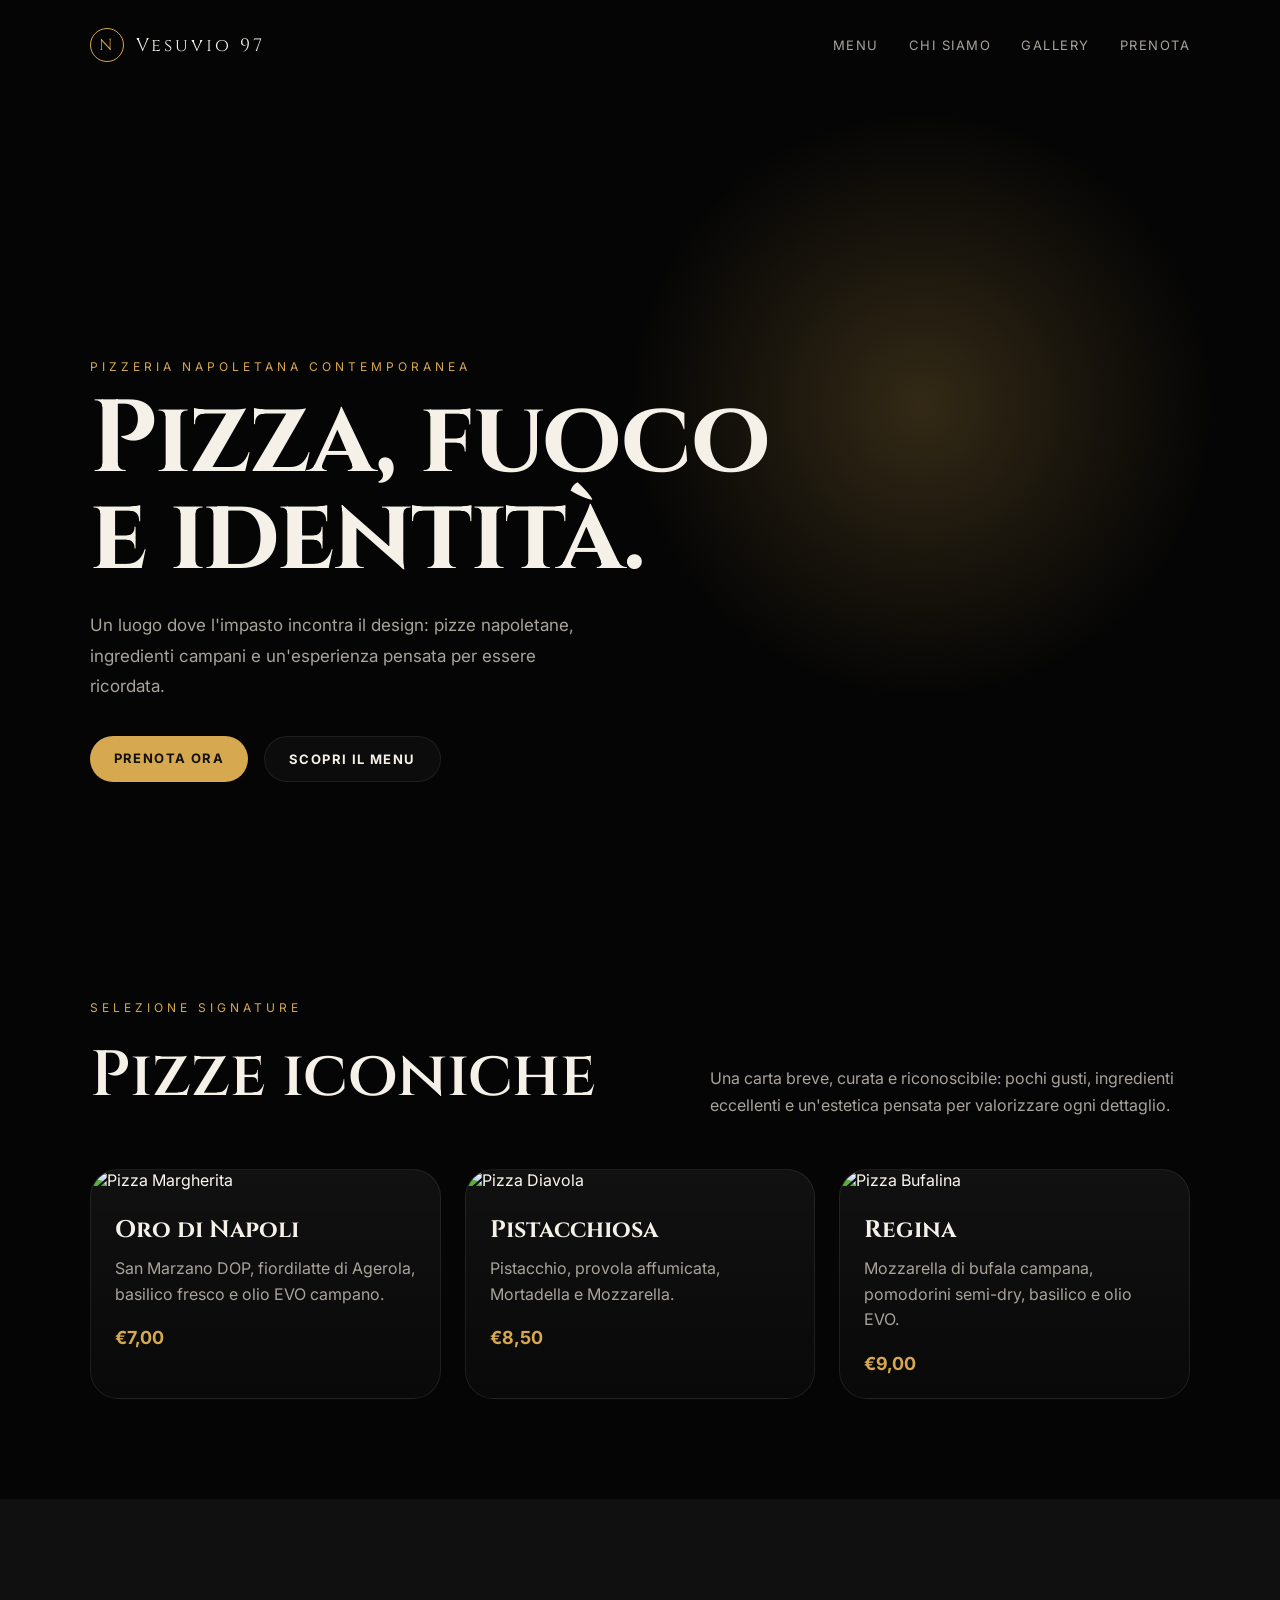
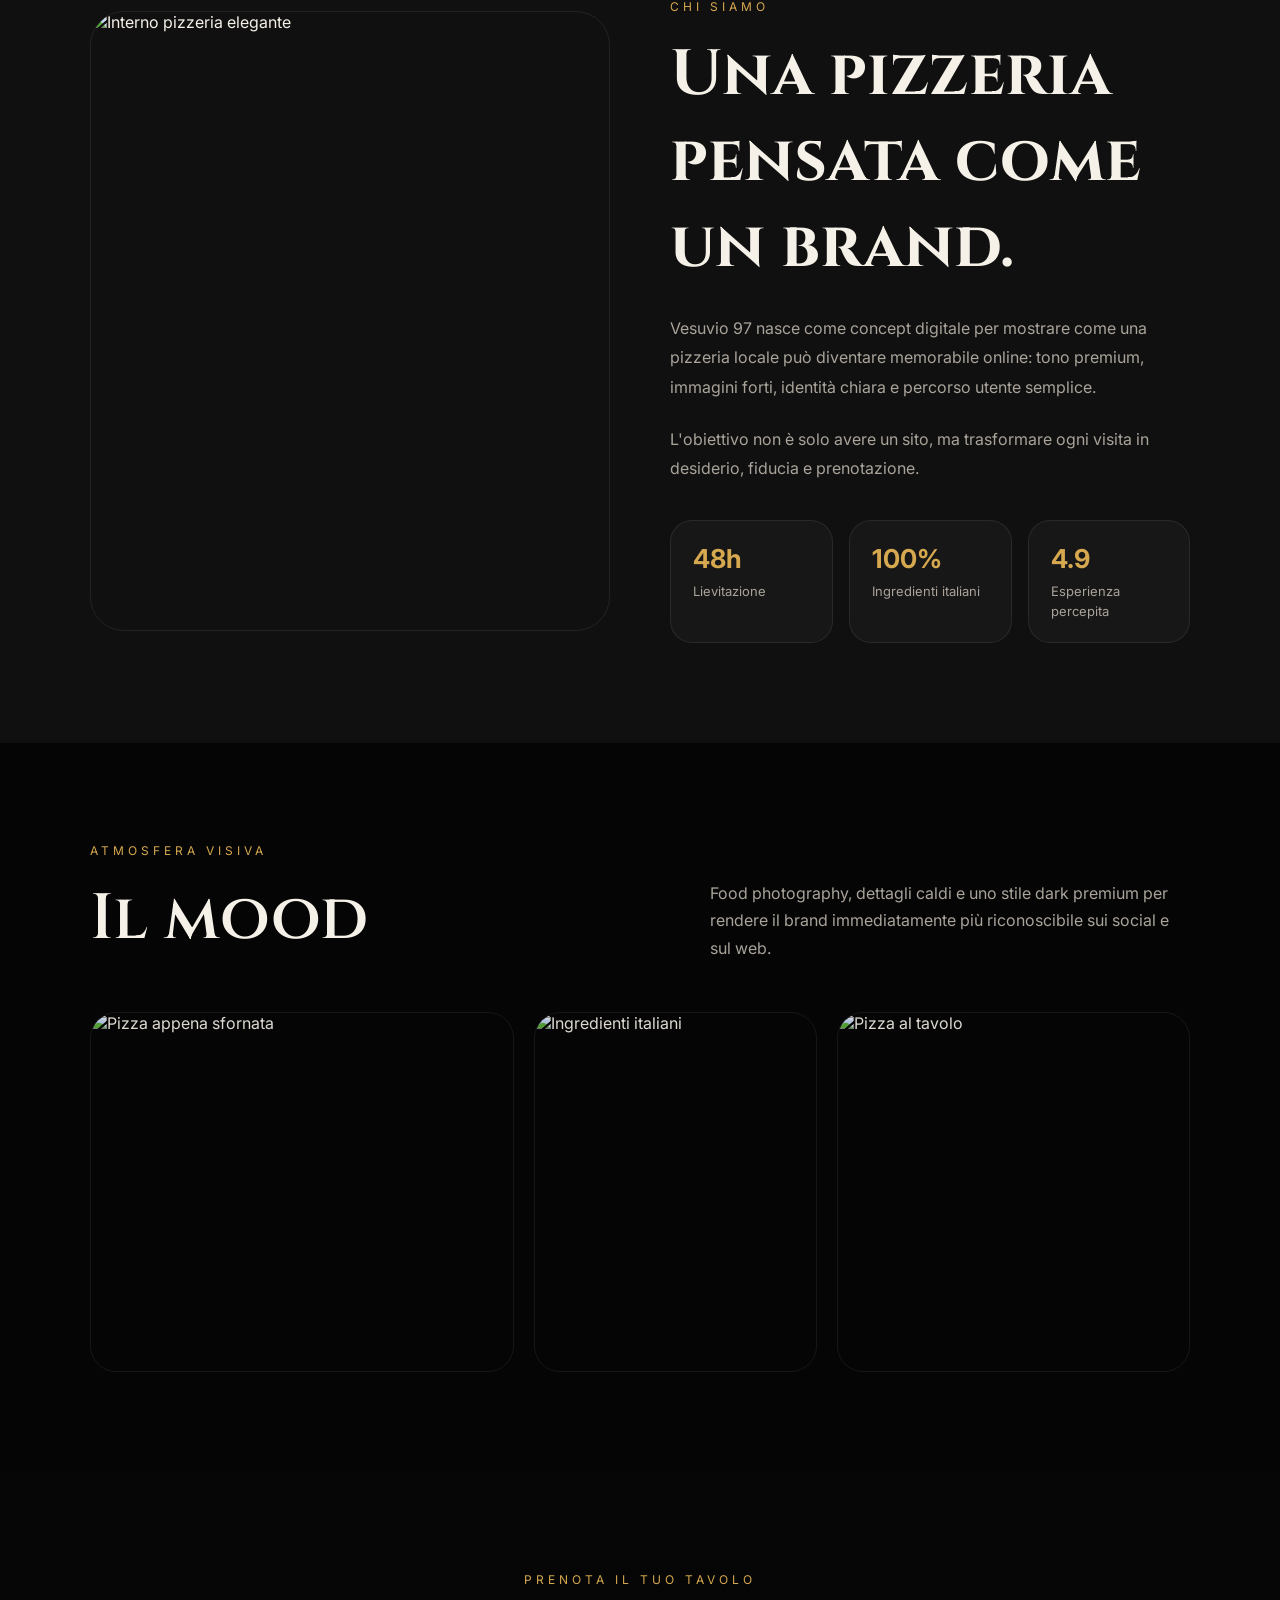
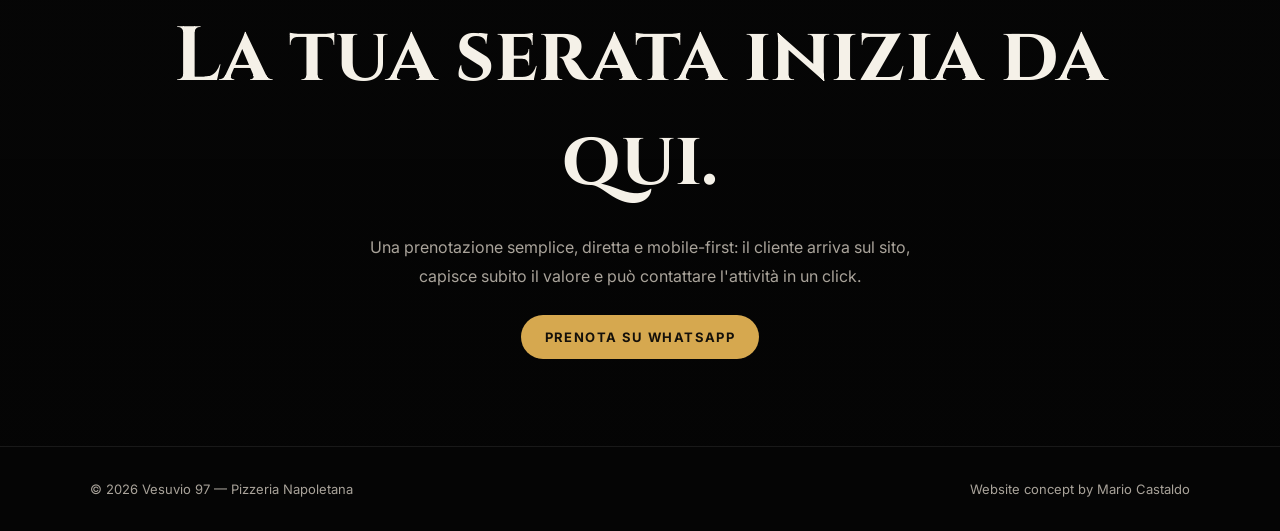
==== index.html @ 14427aa5 "Add files via upload" ====
<!DOCTYPE html>
<html lang="it">
<head>
  <meta charset="UTF-8" />
  <meta name="viewport" content="width=device-width, initial-scale=1.0" />
  <title>Vesuvio 97 | Pizzeria Napoletana</title>
  <link rel="preconnect" href="https://fonts.googleapis.com">
  <link rel="preconnect" href="https://fonts.gstatic.com" crossorigin>
  <link href="https://fonts.googleapis.com/css2?family=Cinzel:wght@500;600;700&family=Inter:wght@300;400;500;600;700&display=swap" rel="stylesheet">
  <style>
    * {
      margin: 0;
      padding: 0;
      box-sizing: border-box;
    }

    :root {
      --bg: #050505;
      --bg-soft: #101010;
      --card: #151515;
      --gold: #d6a84f;
      --gold-soft: rgba(214, 168, 79, 0.18);
      --text: #f5f1e8;
      --muted: #a9a39a;
      --border: rgba(255, 255, 255, 0.08);
    }

    body {
      font-family: 'Inter', sans-serif;
      background: var(--bg);
      color: var(--text);
      overflow-x: hidden;
    }

    a {
      color: inherit;
      text-decoration: none;
    }

    .hero {
      min-height: 100vh;
      position: relative;
      background:
        linear-gradient(90deg, rgba(5,5,5,0.95) 0%, rgba(5,5,5,0.68) 45%, rgba(5,5,5,0.2) 100%),
        url('https://images.unsplash.com/photo-1513104890138-7c749659a591?auto=format&fit=crop&w=1800&q=80') center/cover no-repeat;
      padding: 28px 7vw;
      display: flex;
      flex-direction: column;
      justify-content: space-between;
    }

    .hero::after {
      content: '';
      position: absolute;
      inset: 0;
      background: radial-gradient(circle at 72% 45%, rgba(214,168,79,0.22), transparent 28%);
      pointer-events: none;
    }

    nav {
      position: relative;
      z-index: 2;
      display: flex;
      align-items: center;
      justify-content: space-between;
      gap: 24px;
    }

    .logo {
      display: flex;
      align-items: center;
      gap: 12px;
      font-family: 'Cinzel', serif;
      letter-spacing: 3px;
      font-size: 18px;
    }

    .logo-mark {
      width: 34px;
      height: 34px;
      border: 1px solid var(--gold);
      border-radius: 50%;
      display: grid;
      place-items: center;
      color: var(--gold);
      font-size: 16px;
    }

    .nav-links {
      display: flex;
      align-items: center;
      gap: 30px;
      color: var(--muted);
      font-size: 13px;
      text-transform: uppercase;
      letter-spacing: 1.5px;
    }

    .nav-links a:hover {
      color: var(--gold);
    }

    .hero-content {
      position: relative;
      z-index: 2;
      max-width: 720px;
      padding-bottom: 10vh;
      animation: fadeUp 1s ease forwards;
    }

    .eyebrow {
      color: var(--gold);
      text-transform: uppercase;
      letter-spacing: 4px;
      font-size: 12px;
      margin-bottom: 18px;
    }

    h1 {
      font-family: 'Cinzel', serif;
      font-size: clamp(48px, 8vw, 108px);
      line-height: 0.95;
      letter-spacing: -2px;
      margin-bottom: 24px;
    }

    .hero-content p {
      max-width: 520px;
      color: var(--muted);
      line-height: 1.8;
      font-size: 17px;
      margin-bottom: 34px;
    }

    .actions {
      display: flex;
      gap: 16px;
      flex-wrap: wrap;
    }

    .btn {
      padding: 14px 24px;
      border-radius: 999px;
      font-size: 13px;
      text-transform: uppercase;
      letter-spacing: 1.4px;
      font-weight: 700;
      transition: 0.3s ease;
    }

    .btn-primary {
      background: var(--gold);
      color: #14100a;
    }

    .btn-primary:hover {
      transform: translateY(-3px);
      box-shadow: 0 15px 40px rgba(214,168,79,0.25);
    }

    .btn-secondary {
      border: 1px solid var(--border);
      color: var(--text);
      background: rgba(255,255,255,0.03);
      backdrop-filter: blur(12px);
    }

    .btn-secondary:hover {
      border-color: var(--gold);
      color: var(--gold);
    }

    section {
      padding: 100px 7vw;
    }

    .section-header {
      display: flex;
      align-items: end;
      justify-content: space-between;
      gap: 28px;
      margin-bottom: 50px;
    }

    .section-header h2 {
      font-family: 'Cinzel', serif;
      font-size: clamp(34px, 5vw, 64px);
      font-weight: 600;
    }

    .section-header p {
      max-width: 480px;
      color: var(--muted);
      line-height: 1.7;
    }

    .menu-grid {
      display: grid;
      grid-template-columns: repeat(3, 1fr);
      gap: 24px;
    }

    .menu-card {
      background: linear-gradient(180deg, rgba(255,255,255,0.05), rgba(255,255,255,0.02));
      border: 1px solid var(--border);
      border-radius: 28px;
      overflow: hidden;
      transition: 0.35s ease;
    }

    .menu-card:hover {
      transform: translateY(-8px);
      border-color: rgba(214,168,79,0.45);
    }

    .menu-card img {
      width: 100%;
      height: 230px;
      object-fit: cover;
      filter: saturate(0.95) contrast(1.05);
    }

    .menu-info {
      padding: 24px;
    }

    .menu-info h3 {
      font-family: 'Cinzel', serif;
      font-size: 24px;
      margin-bottom: 10px;
    }

    .menu-info p {
      color: var(--muted);
      line-height: 1.6;
      margin-bottom: 20px;
    }

    .price {
      color: var(--gold);
      font-weight: 700;
      font-size: 18px;
    }

    .about {
      background: var(--bg-soft);
      display: grid;
      grid-template-columns: 1fr 1fr;
      gap: 60px;
      align-items: center;
    }

    .about img {
      width: 100%;
      height: 620px;
      object-fit: cover;
      border-radius: 34px;
      border: 1px solid var(--border);
    }

    .about-content h2 {
      font-family: 'Cinzel', serif;
      font-size: clamp(36px, 5vw, 70px);
      margin-bottom: 24px;
    }

    .about-content p {
      color: var(--muted);
      line-height: 1.85;
      margin-bottom: 22px;
    }

    .stats {
      display: grid;
      grid-template-columns: repeat(3, 1fr);
      gap: 16px;
      margin-top: 36px;
    }

    .stat {
      padding: 22px;
      border: 1px solid var(--border);
      border-radius: 22px;
      background: rgba(255,255,255,0.03);
    }

    .stat strong {
      display: block;
      color: var(--gold);
      font-size: 26px;
      margin-bottom: 6px;
    }

    .stat span {
      color: var(--muted);
      font-size: 13px;
    }

    .gallery-grid {
      display: grid;
      grid-template-columns: 1.2fr 0.8fr 1fr;
      gap: 20px;
    }

    .gallery-grid img {
      width: 100%;
      height: 360px;
      object-fit: cover;
      border-radius: 26px;
      border: 1px solid var(--border);
      opacity: 0.9;
      transition: 0.35s ease;
    }

    .gallery-grid img:hover {
      opacity: 1;
      transform: scale(1.02);
    }

    .contact {
      text-align: center;
      background:
        linear-gradient(rgba(5,5,5,0.88), rgba(5,5,5,0.92)),
        url('https://images.unsplash.com/photo-1579751626657-72bc17010498?auto=format&fit=crop&w=1600&q=80') center/cover no-repeat;
    }

    .contact h2 {
      font-family: 'Cinzel', serif;
      font-size: clamp(38px, 6vw, 78px);
      margin-bottom: 20px;
    }

    .contact p {
      color: var(--muted);
      max-width: 600px;
      margin: 0 auto 36px;
      line-height: 1.8;
    }

    footer {
      padding: 34px 7vw;
      border-top: 1px solid var(--border);
      display: flex;
      justify-content: space-between;
      gap: 20px;
      color: var(--muted);
      font-size: 13px;
    }

    @keyframes fadeUp {
      from {
        opacity: 0;
        transform: translateY(30px);
      }
      to {
        opacity: 1;
        transform: translateY(0);
      }
    }

    @media (max-width: 900px) {
      .nav-links {
        display: none;
      }

      .hero {
        min-height: 92vh;
        background-position: center;
      }

      .section-header,
      .about,
      footer {
        grid-template-columns: 1fr;
        flex-direction: column;
        align-items: flex-start;
      }

      .menu-grid,
      .gallery-grid,
      .stats {
        grid-template-columns: 1fr;
      }

      .about img {
        height: 420px;
      }

      section {
        padding: 74px 6vw;
      }
    }
  </style>
</head>
<body>
  <header class="hero" id="home">
    <nav>
      <a href="#home" class="logo">
        <span class="logo-mark">N</span>
        <span>Vesuvio 97</span>
      </a>
      <div class="nav-links">
        <a href="#menu">Menu</a>
        <a href="#about">Chi siamo</a>
        <a href="#gallery">Gallery</a>
        <a href="#contact">Prenota</a>
      </div>
    </nav>

    <div class="hero-content">
      <div class="eyebrow">Pizzeria napoletana contemporanea</div>
      <h1>Pizza, fuoco<br>e identità.</h1>
      <p>Un luogo dove l'impasto incontra il design: pizze napoletane, ingredienti campani e un'esperienza pensata per essere ricordata.</p>
      <div class="actions">
        <a class="btn btn-primary" href="#contact">Prenota ora</a>
        <a class="btn btn-secondary" href="#menu">Scopri il menu</a>
      </div>
    </div>
  </header>

  <section id="menu">
    <div class="section-header">
      <div>
        <div class="eyebrow">Selezione signature</div>
        <h2>Pizze iconiche</h2>
      </div>
      <p>Una carta breve, curata e riconoscibile: pochi gusti, ingredienti eccellenti e un'estetica pensata per valorizzare ogni dettaglio.</p>
    </div>

    <div class="menu-grid">
      <article class="menu-card">
        <img src="https://images.unsplash.com/photo-1604068549290-dea0e4a305ca?auto=format&fit=crop&w=1000&q=80" alt="Pizza Margherita">
        <div class="menu-info">
          <h3>Oro di Napoli</h3>
          <p>San Marzano DOP, fiordilatte di Agerola, basilico fresco e olio EVO campano.</p>
          <div class="price">€7,00</div>
        </div>
      </article>

      <article class="menu-card">
        <img src="https://images.pexels.com/photos/19260829/pexels-photo-19260829.jpeg?_gl=1*1ybh8bx*_ga*Njk2OTE0Mjc5LjE3Nzg5NDgxNzA.*_ga_8JE65Q40S6*czE3Nzg5NDgxNzAkbzEkZzEkdDE3Nzg5NDgzMzgkajQ2JGwwJGgw" alt="Pizza Diavola">
        <div class="menu-info">
          <h3>Pistacchiosa</h3>
          <p>Pistacchio, provola affumicata, Mortadella e Mozzarella.</p>
          <div class="price">€8,50</div>
        </div>
      </article>

      <article class="menu-card">
        <img src="https://images.unsplash.com/photo-1594007654729-407eedc4be65?auto=format&fit=crop&w=1000&q=80" alt="Pizza Bufalina">
        <div class="menu-info">
          <h3>Regina</h3>
          <p>Mozzarella di bufala campana, pomodorini semi-dry, basilico e olio EVO.</p>
          <div class="price">€9,00</div>
        </div>
      </article>
    </div>
  </section>

  <section class="about" id="about">
    <img src="https://images.unsplash.com/photo-1555396273-367ea4eb4db5?auto=format&fit=crop&w=1000&q=80" alt="Interno pizzeria elegante">
    <div class="about-content">
      <div class="eyebrow">Chi siamo</div>
      <h2>Una pizzeria pensata come un brand.</h2>
      <p>Vesuvio 97 nasce come concept digitale per mostrare come una pizzeria locale può diventare memorabile online: tono premium, immagini forti, identità chiara e percorso utente semplice.</p>
      <p>L'obiettivo non è solo avere un sito, ma trasformare ogni visita in desiderio, fiducia e prenotazione.</p>

      <div class="stats">
        <div class="stat">
          <strong>48h</strong>
          <span>Lievitazione</span>
        </div>
        <div class="stat">
          <strong>100%</strong>
          <span>Ingredienti italiani</span>
        </div>
        <div class="stat">
          <strong>4.9</strong>
          <span>Esperienza percepita</span>
        </div>
      </div>
    </div>
  </section>

  <section id="gallery">
    <div class="section-header">
      <div>
        <div class="eyebrow">Atmosfera visiva</div>
        <h2>Il mood</h2>
      </div>
      <p>Food photography, dettagli caldi e uno stile dark premium per rendere il brand immediatamente più riconoscibile sui social e sul web.</p>
    </div>

    <div class="gallery-grid">
      <img src="https://images.pexels.com/photos/35760009/pexels-photo-35760009.jpeg?_gl=1*qn4rc7*_ga*Njk2OTE0Mjc5LjE3Nzg5NDgxNzA.*_ga_8JE65Q40S6*czE3Nzg5NDgxNzAkbzEkZzEkdDE3Nzg5NDg0MjEkajQ3JGwwJGgw" alt="Pizza appena sfornata">
      <img src="https://images.pexels.com/photos/21792440/pexels-photo-21792440.jpeg?_gl=1*d3ulnb*_ga*Njk2OTE0Mjc5LjE3Nzg5NDgxNzA.*_ga_8JE65Q40S6*czE3Nzg5NDgxNzAkbzEkZzEkdDE3Nzg5NDg0NTckajExJGwwJGgw" alt="Ingredienti italiani">
      <img src="https://images.pexels.com/photos/6605223/pexels-photo-6605223.jpeg?_gl=1*yf3974*_ga*Njk2OTE0Mjc5LjE3Nzg5NDgxNzA.*_ga_8JE65Q40S6*czE3Nzg5NDgxNzAkbzEkZzEkdDE3Nzg5NDg1OTckajUkbDAkaDA." alt="Pizza al tavolo">
    </div>
  </section>

  <section class="contact" id="contact">
    <div class="eyebrow">Prenota il tuo tavolo</div>
    <h2>La tua serata inizia da qui.</h2>
    <p>Una prenotazione semplice, diretta e mobile-first: il cliente arriva sul sito, capisce subito il valore e può contattare l'attività in un click.</p>
    <a class="btn btn-primary" href="https://wa.me/390000000000" target="_blank">Prenota su WhatsApp</a>
  </section>

  <footer>
    <span>© 2026 Vesuvio 97 — Pizzeria Napoletana</span>
    <span>Website concept by Mario Castaldo</span>
  </footer>
</body>
</html>
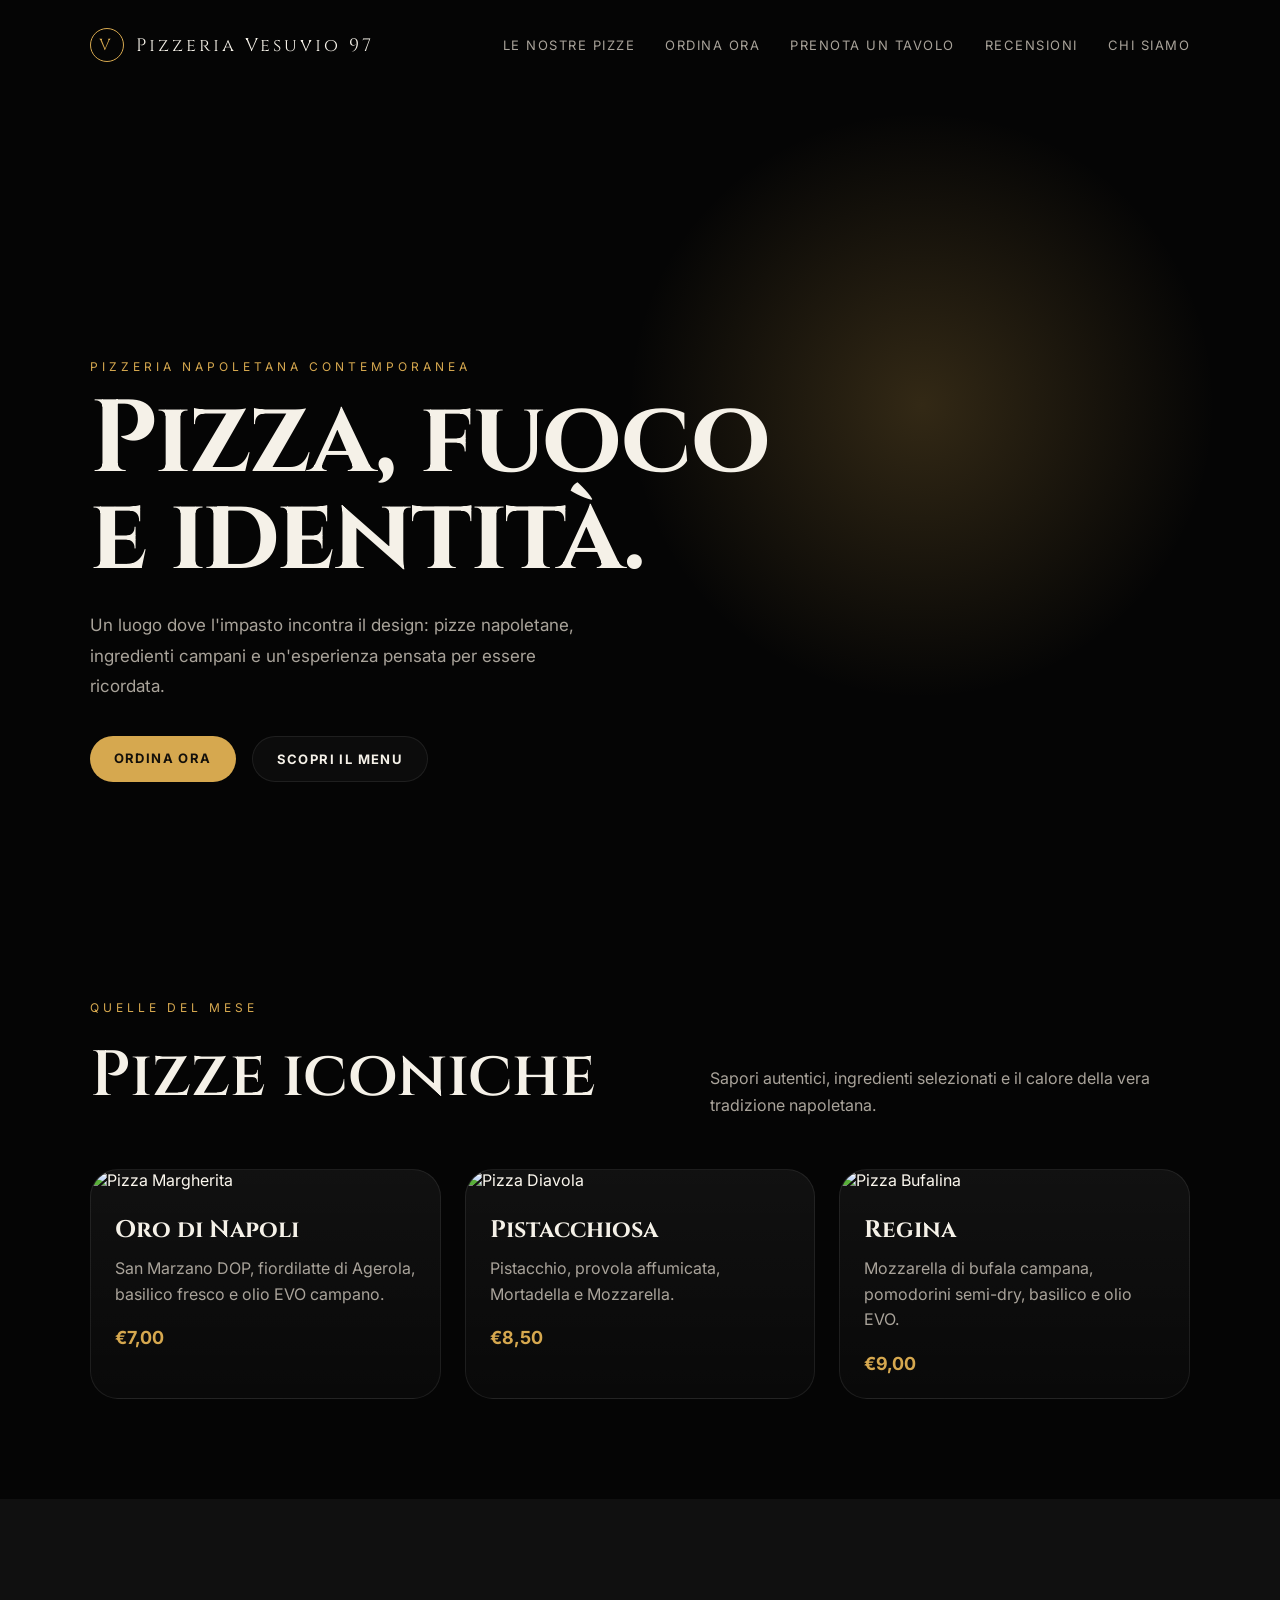
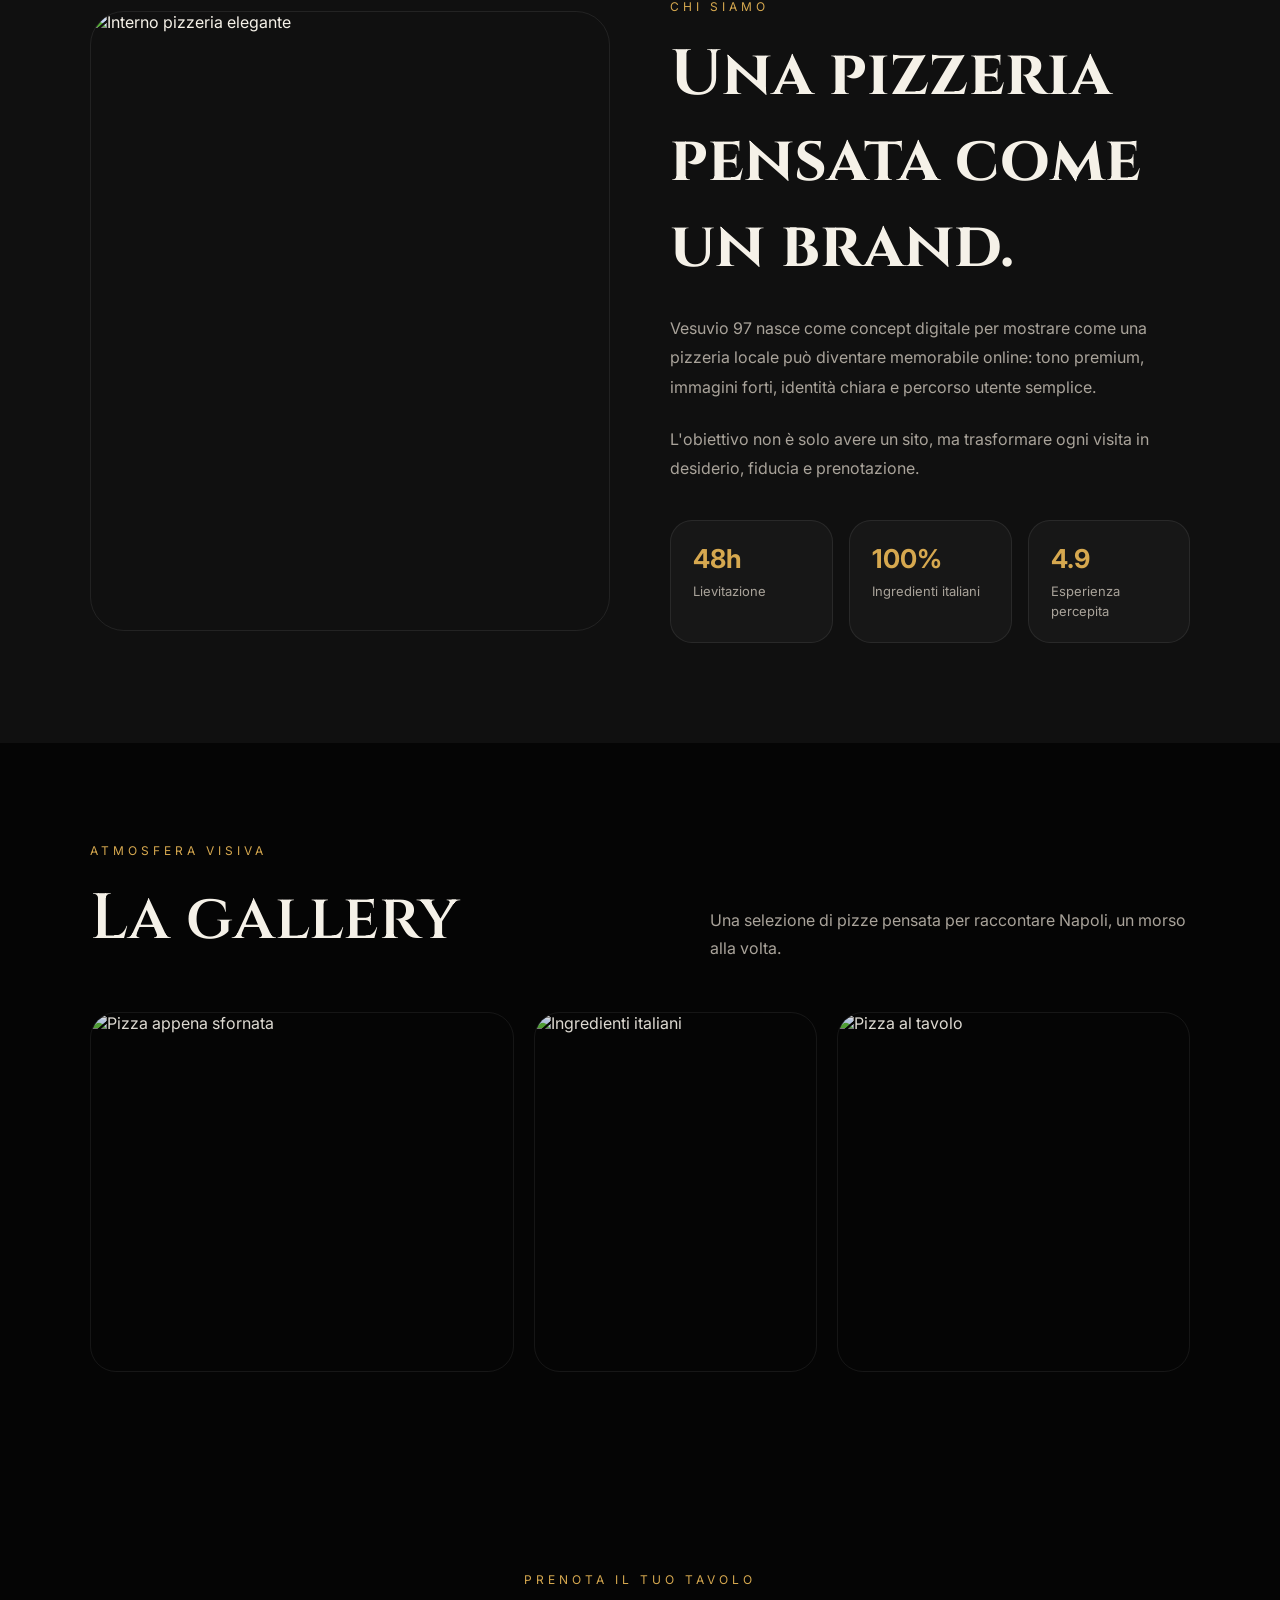
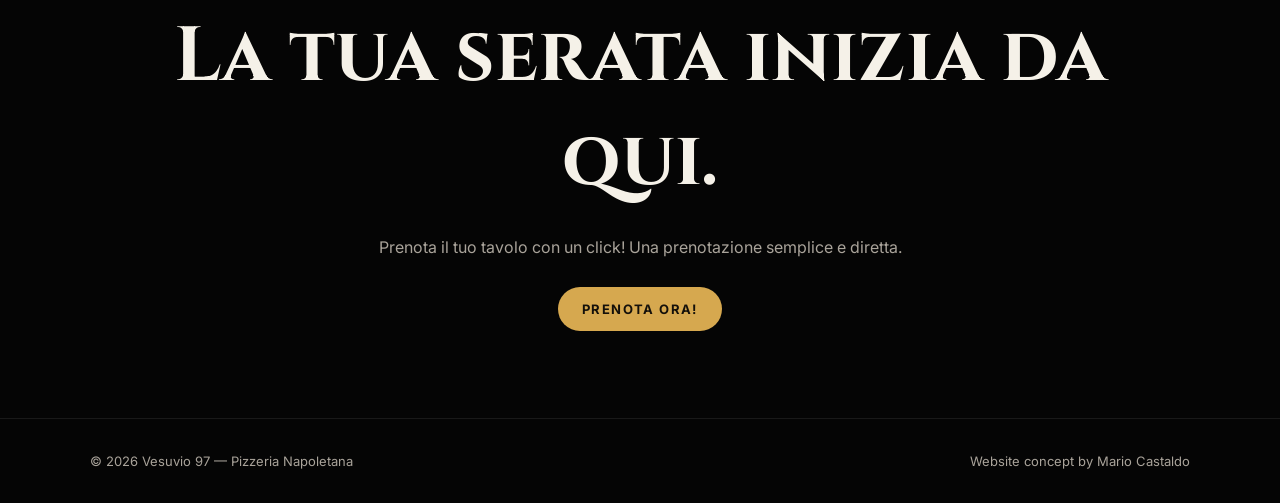
==== commit 41a203fd: "Add files via upload" ====
--- a/index.html
+++ b/index.html
@@ -42,7 +42,7 @@
       position: relative;
       background:
         linear-gradient(90deg, rgba(5,5,5,0.95) 0%, rgba(5,5,5,0.68) 45%, rgba(5,5,5,0.2) 100%),
-        url('https://images.unsplash.com/photo-1513104890138-7c749659a591?auto=format&fit=crop&w=1800&q=80') center/cover no-repeat;
+        url('https://images.pexels.com/photos/29039070/pexels-photo-29039070.jpeg?_gl=1*sa9m32*_ga*Njk2OTE0Mjc5LjE3Nzg5NDgxNzA.*_ga_8JE65Q40S6*czE3Nzg5NTU3MzUkbzIkZzEkdDE3Nzg5NTU3NTIkajQzJGwwJGgw') center/cover no-repeat;
       padding: 28px 7vw;
       display: flex;
       flex-direction: column;
@@ -396,14 +396,15 @@
   <header class="hero" id="home">
     <nav>
       <a href="#home" class="logo">
-        <span class="logo-mark">N</span>
-        <span>Vesuvio 97</span>
+        <span class="logo-mark">V</span>
+        <span>Pizzeria Vesuvio 97</span>
       </a>
       <div class="nav-links">
-        <a href="#menu">Menu</a>
-        <a href="#about">Chi siamo</a>
-        <a href="#gallery">Gallery</a>
-        <a href="#contact">Prenota</a>
+        <a href="le-nostre-pizze.html">Le nostre pizze</a>
+        <a href="ordina-ora.html">Ordina Ora</a>
+        <a href="prenota-un-tavolo.html">Prenota un tavolo</a>
+        <a href="recensioni.html">Recensioni</a> 
+        <a href="chi-siamo.html">Chi siamo</a>
       </div>
     </nav>
 
@@ -412,8 +413,8 @@
       <h1>Pizza, fuoco<br>e identità.</h1>
       <p>Un luogo dove l'impasto incontra il design: pizze napoletane, ingredienti campani e un'esperienza pensata per essere ricordata.</p>
       <div class="actions">
-        <a class="btn btn-primary" href="#contact">Prenota ora</a>
-        <a class="btn btn-secondary" href="#menu">Scopri il menu</a>
+        <a class="btn btn-primary" href="ordina-ora.html">Ordina ora</a>
+        <a class="btn btn-secondary" href="le-nostre-pizze.html">Scopri il menu</a>
       </div>
     </div>
   </header>
@@ -421,10 +422,10 @@
   <section id="menu">
     <div class="section-header">
       <div>
-        <div class="eyebrow">Selezione signature</div>
+        <div class="eyebrow">QUELLE DEL MESE</div>
         <h2>Pizze iconiche</h2>
       </div>
-      <p>Una carta breve, curata e riconoscibile: pochi gusti, ingredienti eccellenti e un'estetica pensata per valorizzare ogni dettaglio.</p>
+      <p>Sapori autentici, ingredienti selezionati e il calore della vera tradizione napoletana.</p>
     </div>
 
     <div class="menu-grid">
@@ -486,9 +487,9 @@
     <div class="section-header">
       <div>
         <div class="eyebrow">Atmosfera visiva</div>
-        <h2>Il mood</h2>
+        <h2>La gallery</h2>
       </div>
-      <p>Food photography, dettagli caldi e uno stile dark premium per rendere il brand immediatamente più riconoscibile sui social e sul web.</p>
+      <p>Una selezione di pizze pensata per raccontare Napoli, un morso alla volta.</p>
     </div>
 
     <div class="gallery-grid">
@@ -501,8 +502,8 @@
   <section class="contact" id="contact">
     <div class="eyebrow">Prenota il tuo tavolo</div>
     <h2>La tua serata inizia da qui.</h2>
-    <p>Una prenotazione semplice, diretta e mobile-first: il cliente arriva sul sito, capisce subito il valore e può contattare l'attività in un click.</p>
-    <a class="btn btn-primary" href="https://wa.me/390000000000" target="_blank">Prenota su WhatsApp</a>
+    <p>Prenota il tuo tavolo con un click! Una prenotazione semplice e diretta.</p>
+    <a class="btn btn-primary" href="prenota-un-tavolo.html" target="_blank">Prenota Ora!</a>
   </section>
 
   <footer>
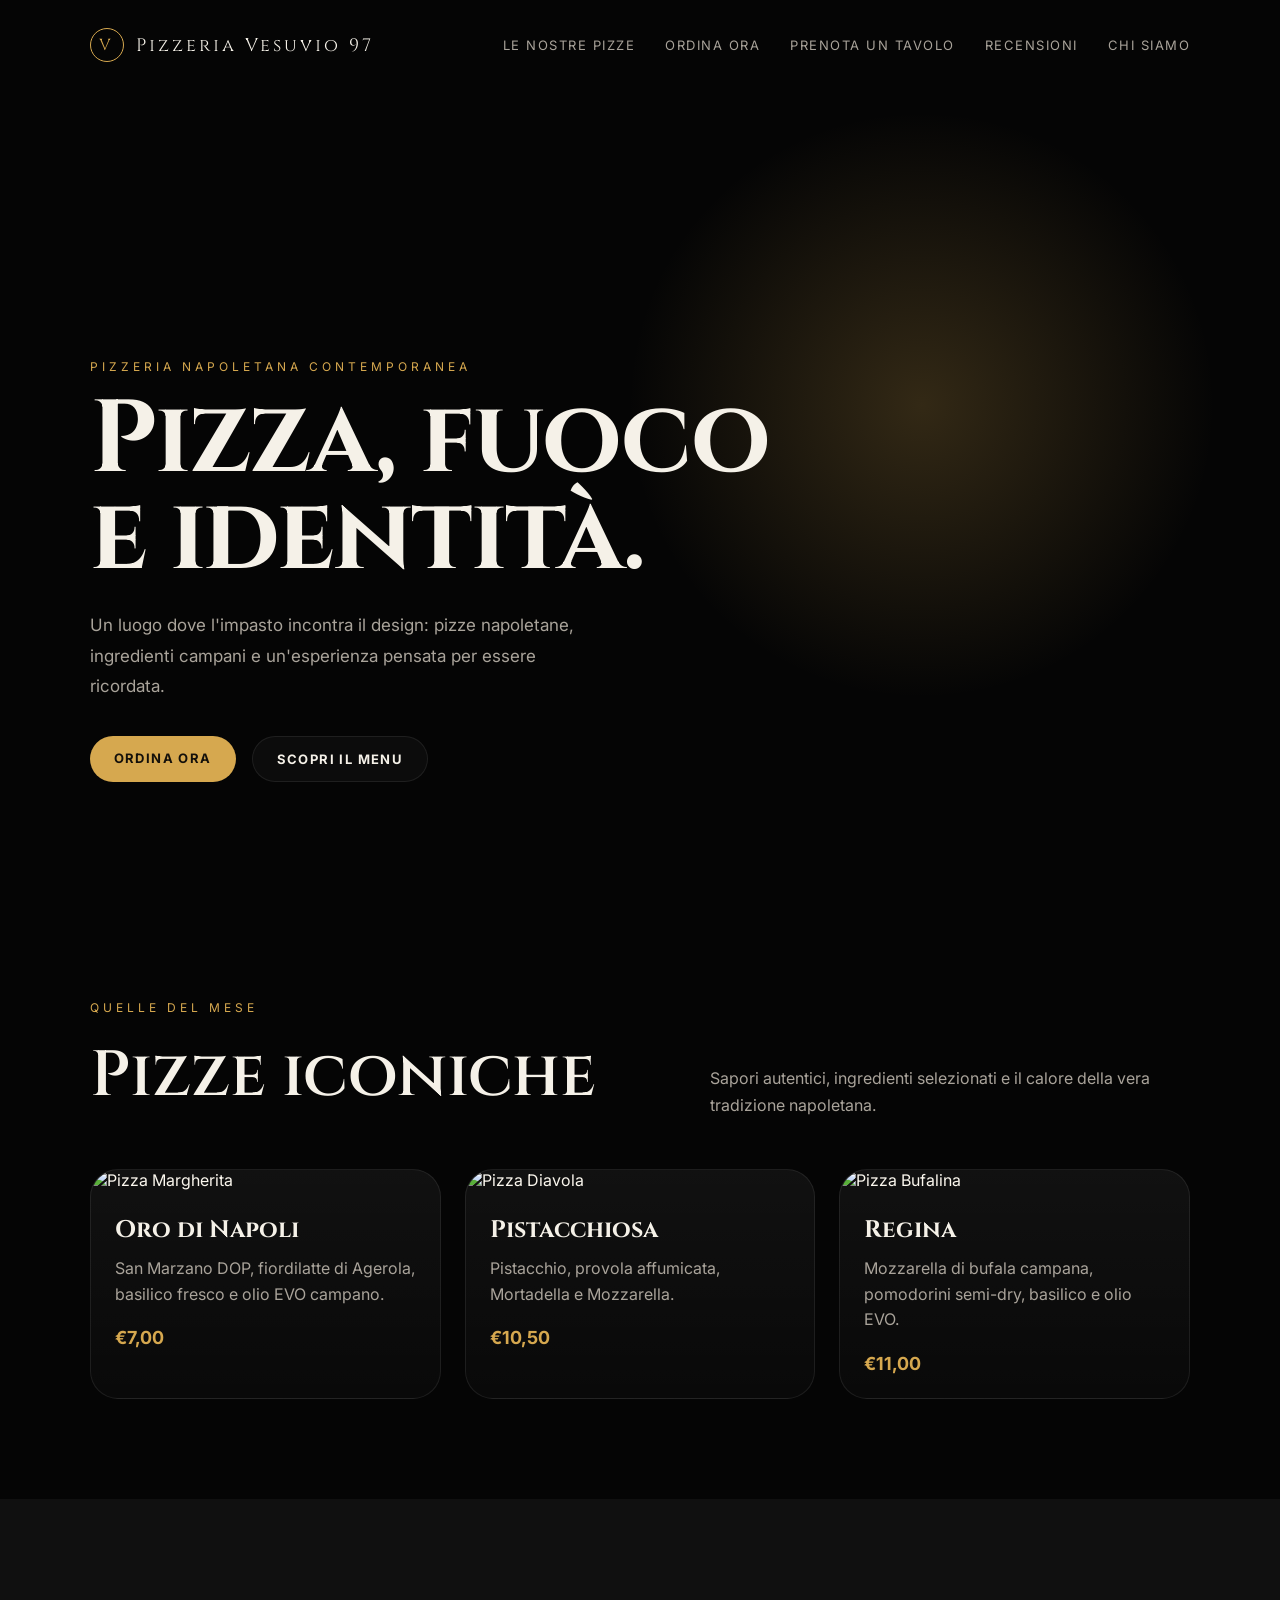
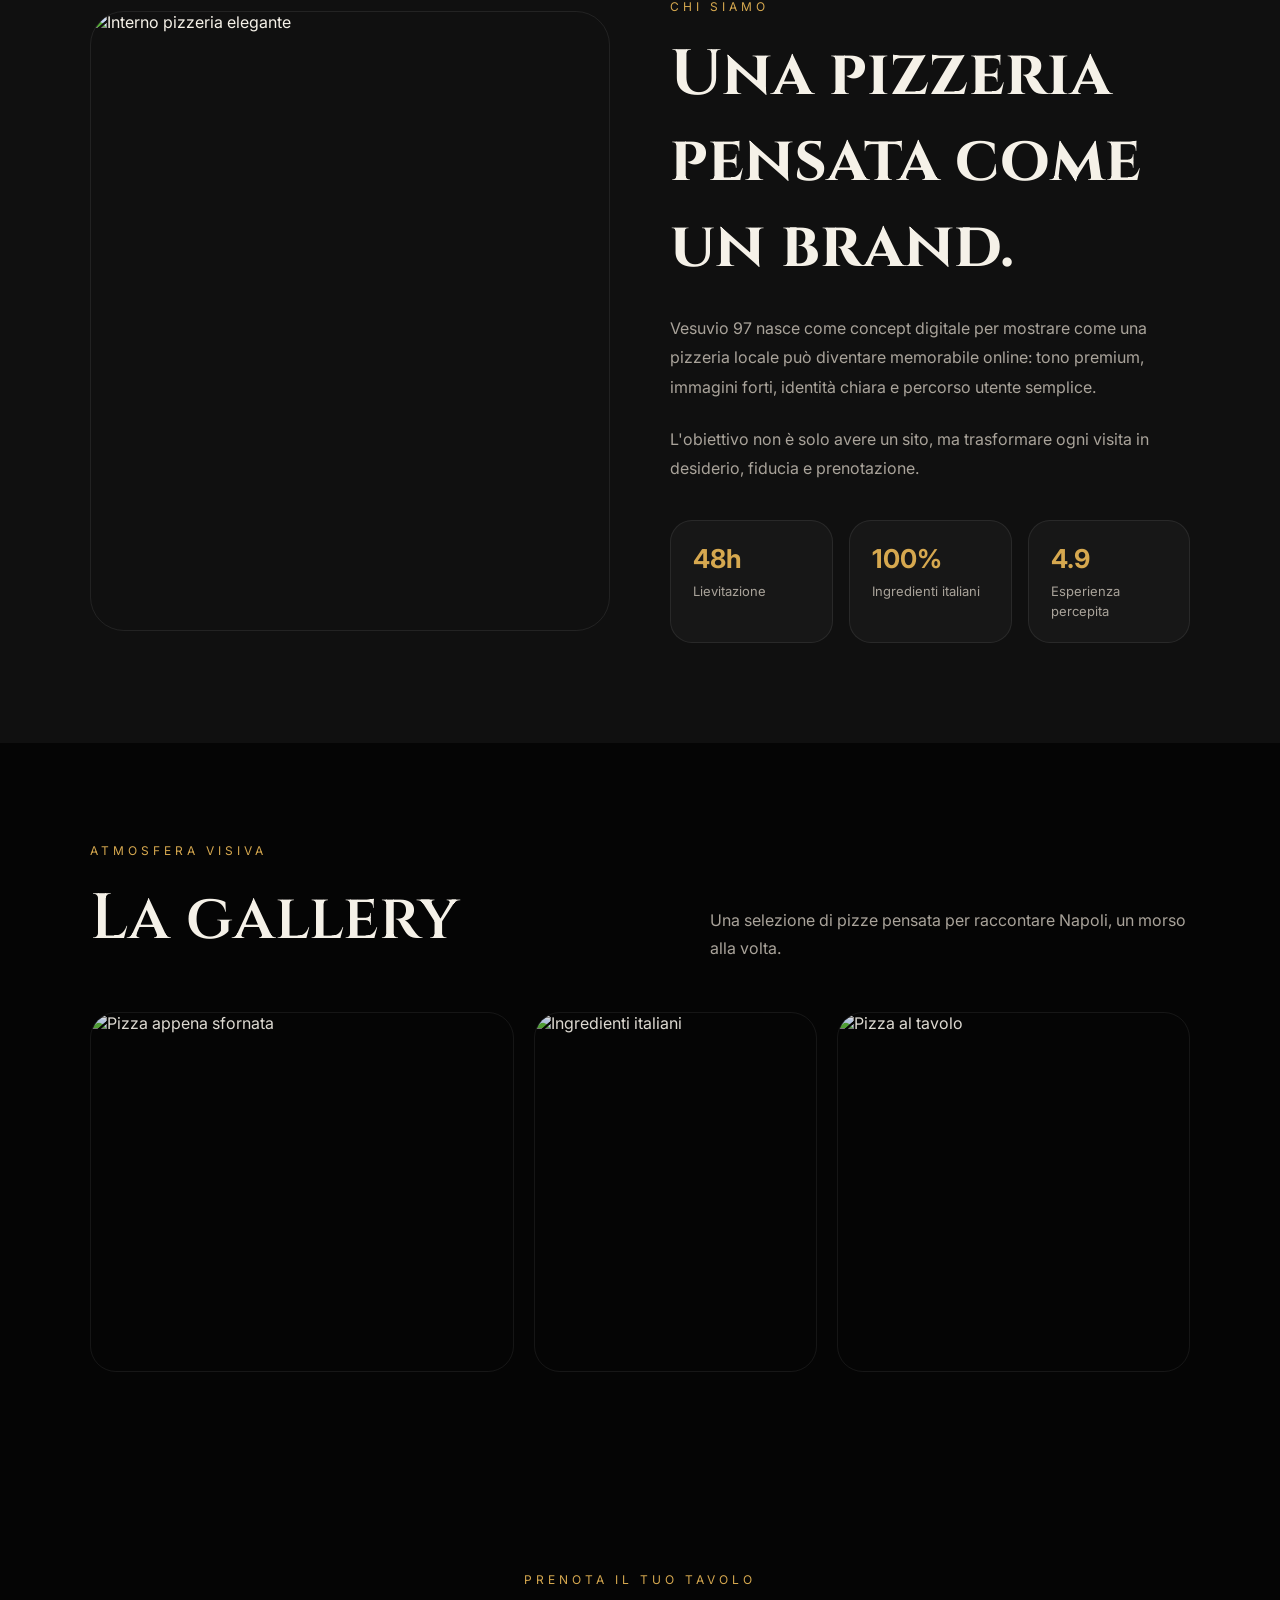
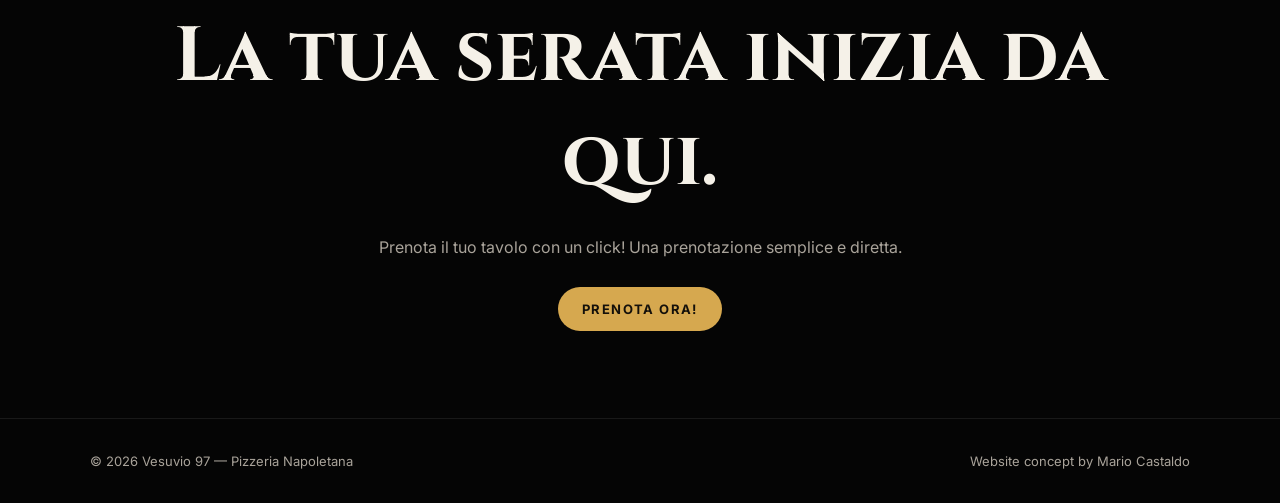
==== commit 152027cf: "Add files via upload" ====
--- a/index.html
+++ b/index.html
@@ -443,7 +443,7 @@
         <div class="menu-info">
           <h3>Pistacchiosa</h3>
           <p>Pistacchio, provola affumicata, Mortadella e Mozzarella.</p>
-          <div class="price">€8,50</div>
+          <div class="price">€10,50</div>
         </div>
       </article>
 
@@ -452,7 +452,7 @@
         <div class="menu-info">
           <h3>Regina</h3>
           <p>Mozzarella di bufala campana, pomodorini semi-dry, basilico e olio EVO.</p>
-          <div class="price">€9,00</div>
+          <div class="price">€11,00</div>
         </div>
       </article>
     </div>
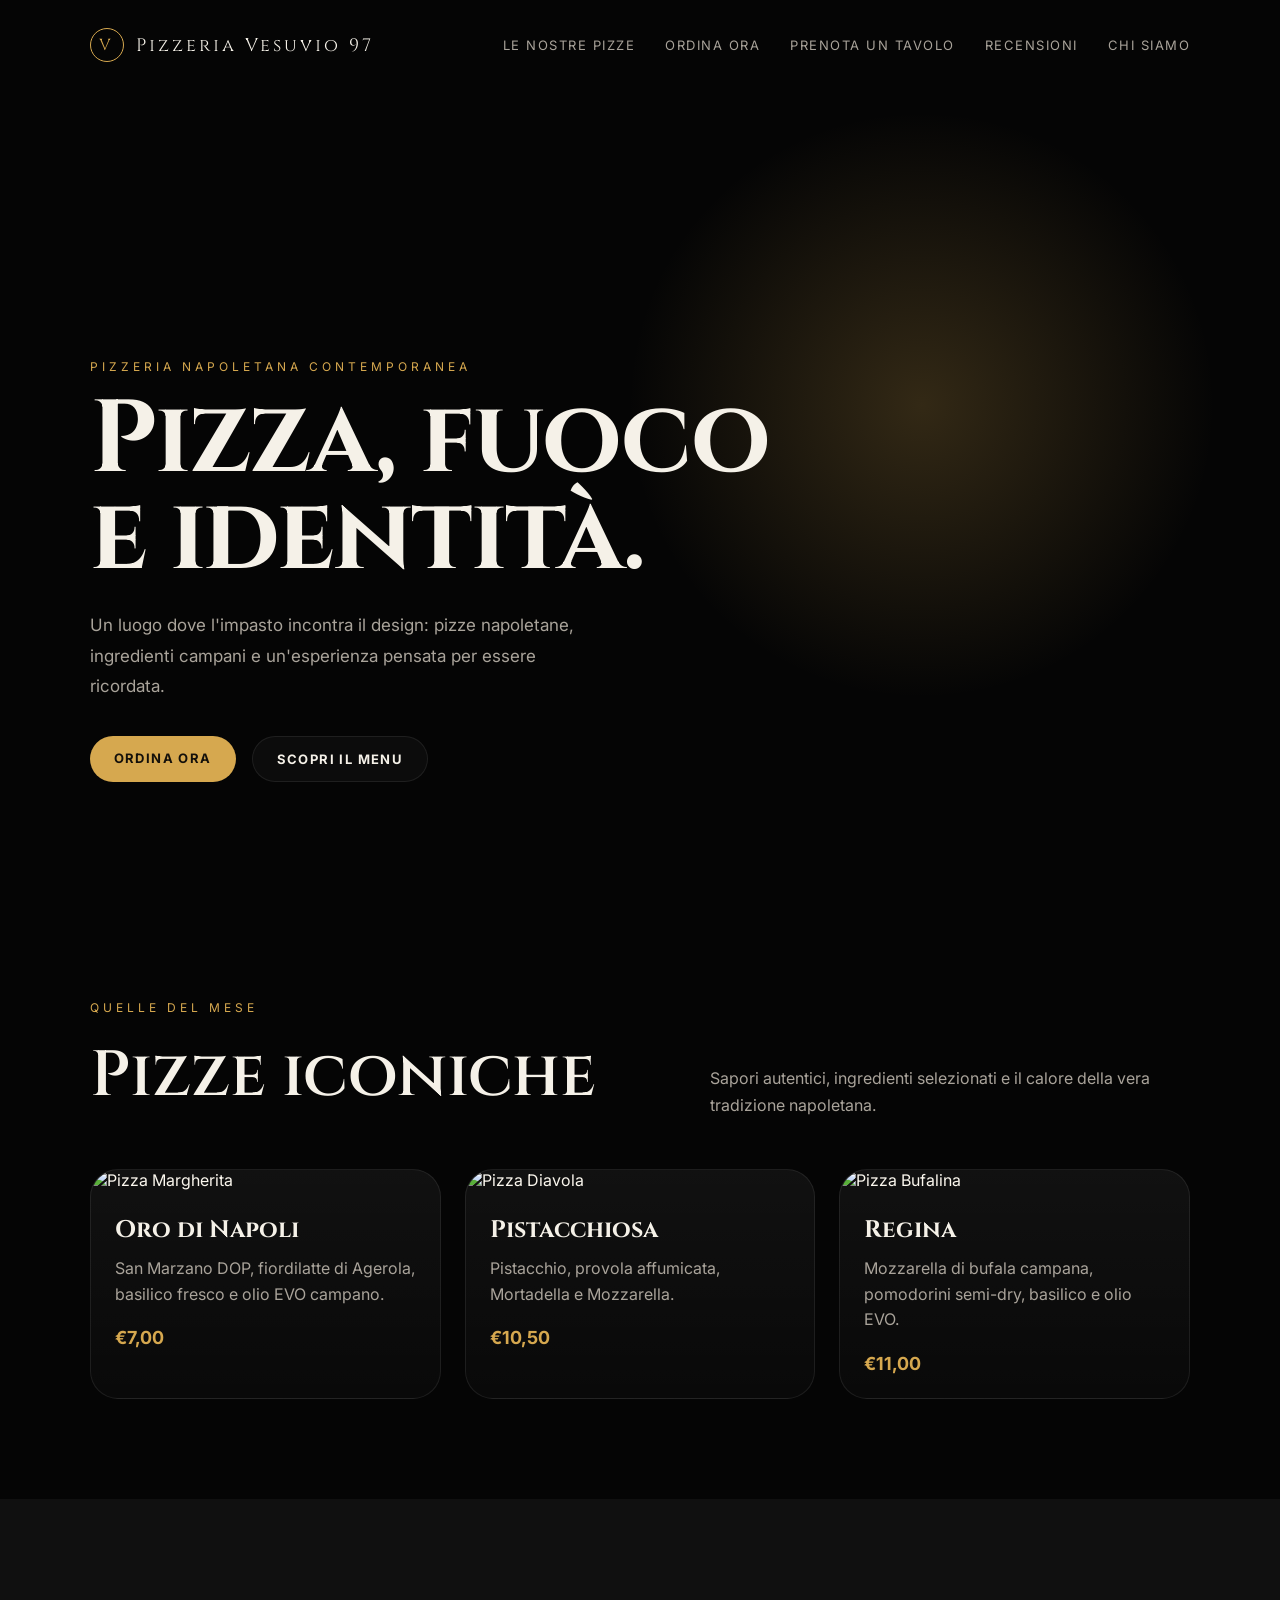
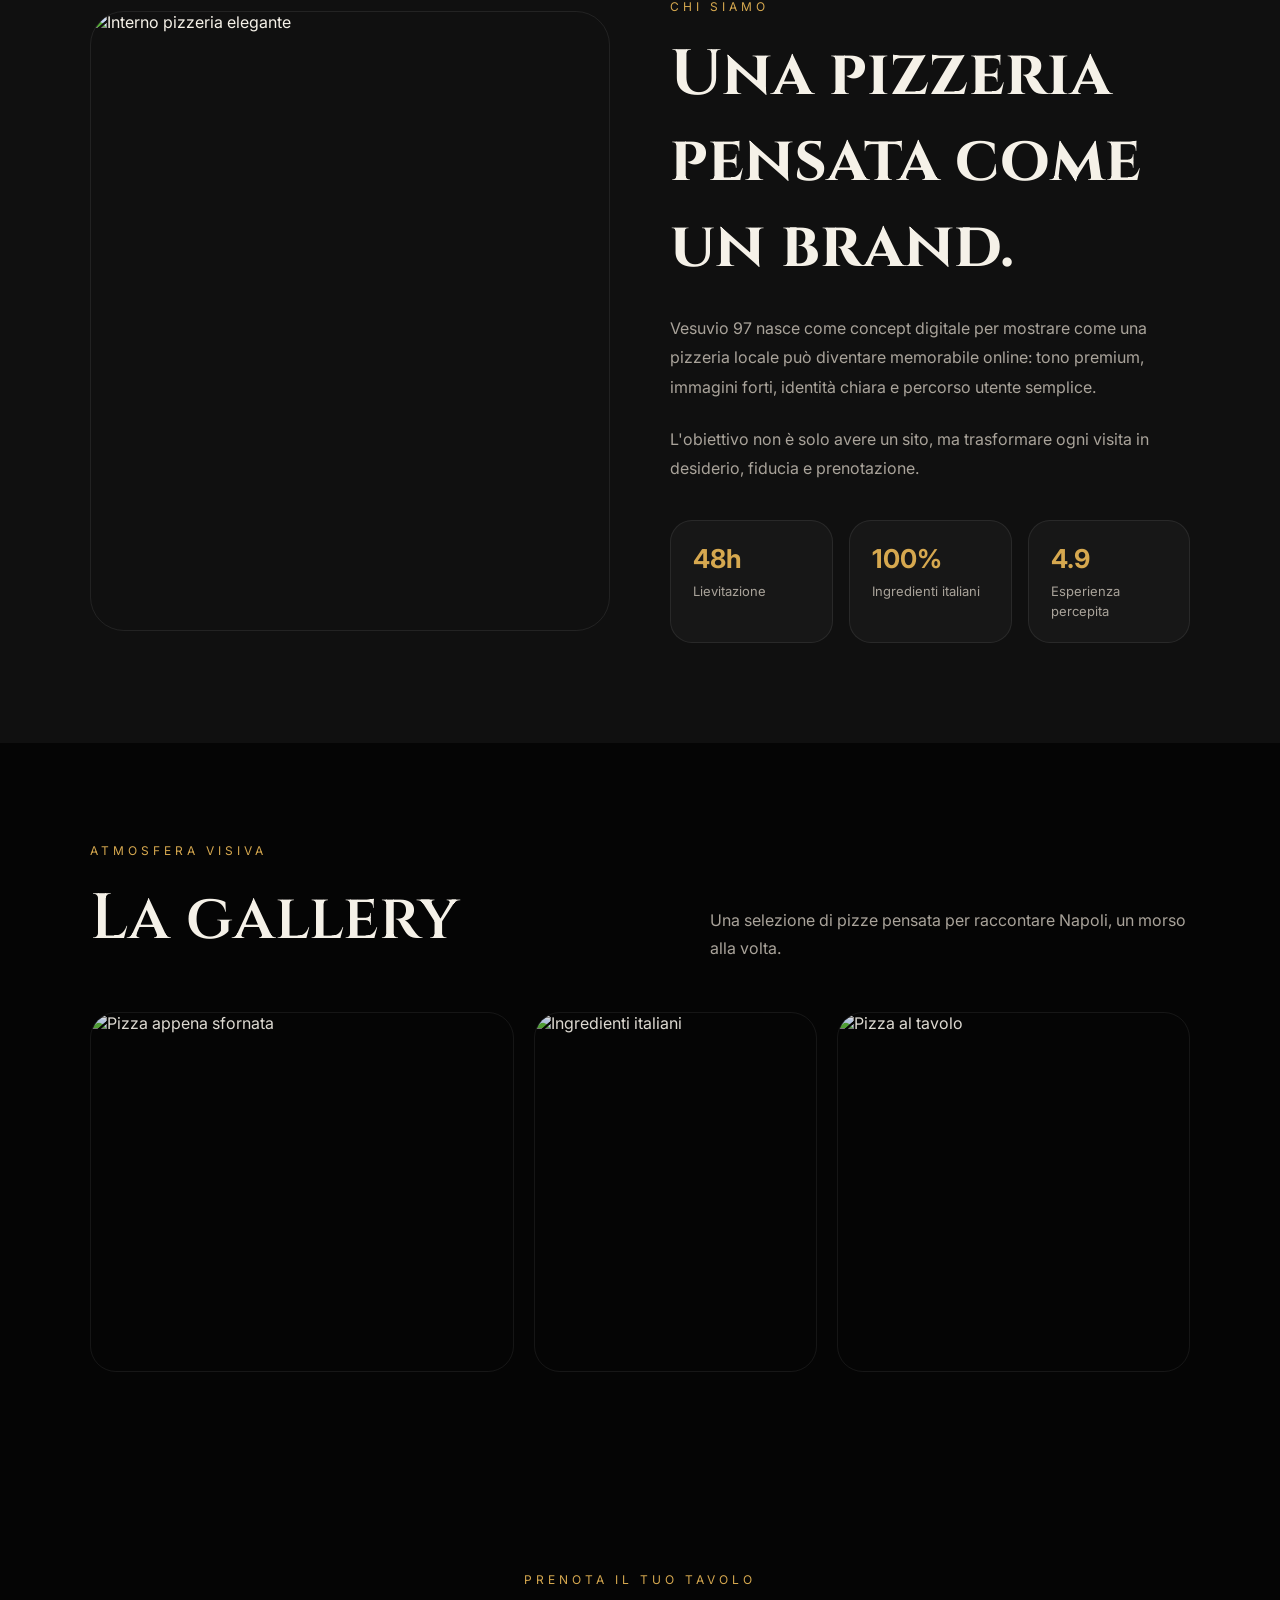
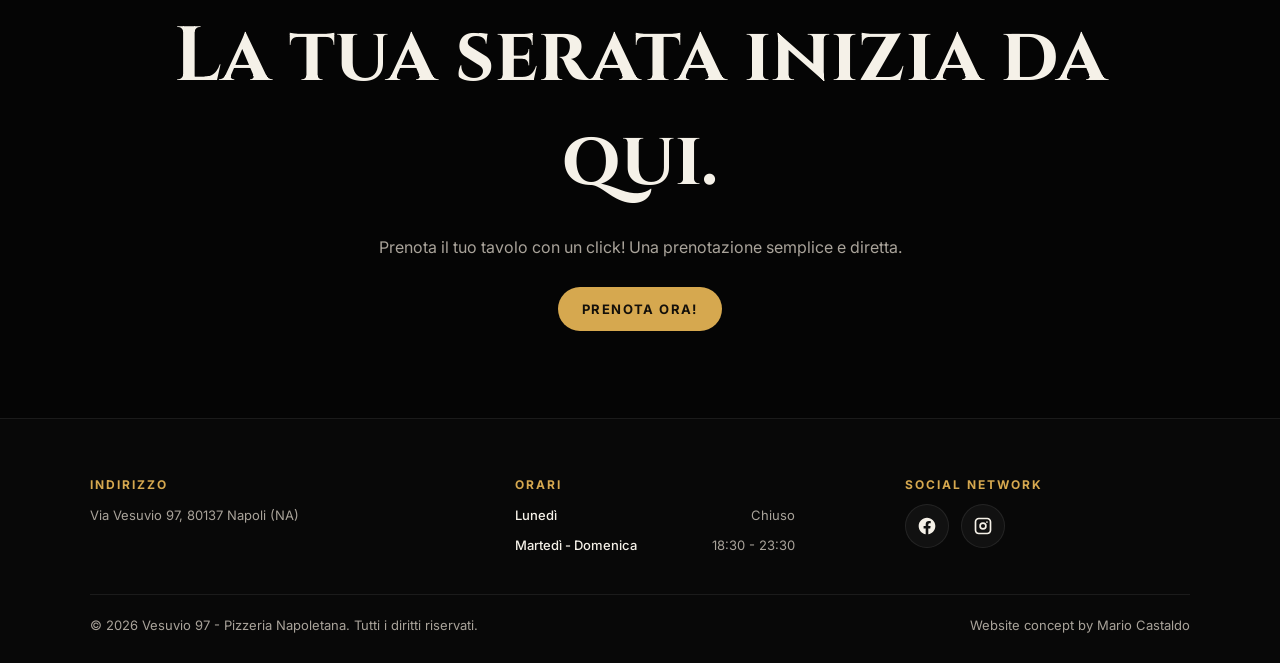
==== commit 1c576257: "Add files via upload" ====
--- a/index.html
+++ b/index.html
@@ -338,13 +338,100 @@
     }
 
     footer {
-      padding: 34px 7vw;
+      padding: 58px 7vw 30px;
+      border-top: 1px solid var(--border);
+      background: #080808;
+      color: var(--muted);
+      font-size: 13px;
+    }
+
+    .footer-content {
+      display: grid;
+      grid-template-columns: 1.1fr 1fr 0.8fr;
+      gap: 34px;
+      align-items: start;
+    }
+
+    .footer-block {
+      display: grid;
+      gap: 12px;
+    }
+
+    .footer-title {
+      color: var(--gold);
+      font-size: 12px;
+      font-weight: 700;
+      letter-spacing: 2px;
+      text-transform: uppercase;
+    }
+
+    .footer-block p,
+    .footer-hours {
+      color: var(--muted);
+      line-height: 1.7;
+    }
+
+    .footer-address {
+      max-width: 300px;
+      color: var(--text);
+    }
+
+    .footer-hours {
+      display: grid;
+      gap: 8px;
+      list-style: none;
+    }
+
+    .footer-hours li {
+      display: flex;
+      justify-content: space-between;
+      gap: 18px;
+      max-width: 280px;
+    }
+
+    .footer-hours strong {
+      color: var(--text);
+      font-weight: 500;
+    }
+
+    .social-links {
+      display: flex;
+      gap: 12px;
+    }
+
+    .social-link {
+      width: 44px;
+      height: 44px;
+      border: 1px solid var(--border);
+      border-radius: 50%;
+      display: grid;
+      place-items: center;
+      color: var(--text);
+      background: rgba(255,255,255,0.04);
+      transition: 0.28s ease;
+    }
+
+    .social-link:hover {
+      border-color: var(--gold);
+      color: var(--gold);
+      transform: translateY(-3px);
+    }
+
+    .social-link svg {
+      width: 20px;
+      height: 20px;
+      fill: currentColor;
+      display: block;
+    }
+
+    .footer-bottom {
+      margin-top: 38px;
+      padding-top: 22px;
       border-top: 1px solid var(--border);
       display: flex;
       justify-content: space-between;
       gap: 20px;
-      color: var(--muted);
-      font-size: 13px;
+      flex-wrap: wrap;
     }
 
     @keyframes fadeUp {
@@ -369,9 +456,17 @@
       }
 
       .section-header,
-      .about,
-      footer {
+      .about {
         grid-template-columns: 1fr;
+        flex-direction: column;
+        align-items: flex-start;
+      }
+
+      .footer-content {
+        grid-template-columns: 1fr;
+      }
+
+      .footer-bottom {
         flex-direction: column;
         align-items: flex-start;
       }
@@ -391,6 +486,7 @@
       }
     }
   </style>
+  <link rel="stylesheet" href="mobile-menu.css">
 </head>
 <body>
   <header class="hero" id="home">
@@ -406,6 +502,11 @@
         <a href="recensioni.html">Recensioni</a> 
         <a href="chi-siamo.html">Chi siamo</a>
       </div>
+      <button class="mobile-menu-btn" type="button" aria-label="Apri menu" aria-expanded="false">
+        <span></span>
+        <span></span>
+        <span></span>
+      </button>
     </nav>
 
     <div class="hero-content">
@@ -507,8 +608,42 @@
   </section>
 
   <footer>
-    <span>© 2026 Vesuvio 97 — Pizzeria Napoletana</span>
-    <span>Website concept by Mario Castaldo</span>
+    <div class="footer-content">
+      <div class="footer-block">
+        <span class="footer-title">Indirizzo</span>
+        <p class="footer-address">Via Vesuvio 97, 80137 Napoli (NA)</p>
+      </div>
+
+      <div class="footer-block">
+        <span class="footer-title">Orari</span>
+        <ul class="footer-hours">
+          <li><strong>Luned&igrave;</strong><span>Chiuso</span></li>
+          <li><strong>Marted&igrave; - Domenica</strong><span>18:30 - 23:30</span></li>
+        </ul>
+      </div>
+
+      <div class="footer-block">
+        <span class="footer-title">Social network</span>
+        <div class="social-links">
+          <a class="social-link" href="https://www.facebook.com/" target="_blank" rel="noopener" aria-label="Facebook Vesuvio 97">
+            <svg viewBox="0 0 24 24" aria-hidden="true" focusable="false">
+              <path d="M22 12.06C22 6.5 17.52 2 12 2S2 6.5 2 12.06c0 5.02 3.66 9.18 8.44 9.94v-7.03H7.9v-2.91h2.54V9.84c0-2.52 1.5-3.91 3.78-3.91 1.1 0 2.24.2 2.24.2v2.48h-1.26c-1.24 0-1.63.78-1.63 1.57v1.88h2.78l-.44 2.91h-2.34V22C18.34 21.24 22 17.08 22 12.06z"></path>
+            </svg>
+          </a>
+          <a class="social-link" href="https://www.instagram.com/" target="_blank" rel="noopener" aria-label="Instagram Vesuvio 97">
+            <svg viewBox="0 0 24 24" aria-hidden="true" focusable="false">
+              <path d="M7 2h10c2.76 0 5 2.24 5 5v10c0 2.76-2.24 5-5 5H7c-2.76 0-5-2.24-5-5V7c0-2.76 2.24-5 5-5zm0 2c-1.66 0-3 1.34-3 3v10c0 1.66 1.34 3 3 3h10c1.66 0 3-1.34 3-3V7c0-1.66-1.34-3-3-3H7zm5 3.5A4.5 4.5 0 1 1 7.5 12 4.5 4.5 0 0 1 12 7.5zm0 2A2.5 2.5 0 1 0 14.5 12 2.5 2.5 0 0 0 12 9.5zm4.75-3.25a1 1 0 1 1-1 1 1 1 0 0 1 1-1z"></path>
+            </svg>
+          </a>
+        </div>
+      </div>
+    </div>
+
+    <div class="footer-bottom">
+      <span>&copy; 2026 Vesuvio 97 - Pizzeria Napoletana. Tutti i diritti riservati.</span>
+      <span>Website concept by Mario Castaldo</span>
+    </div>
   </footer>
+  <script src="mobile-menu.js"></script>
 </body>
 </html>
--- a/mobile-menu.css
+++ b/mobile-menu.css
@@ -0,0 +1,98 @@
+@media (min-width: 901px) {
+  .mobile-menu-btn {
+    display: none;
+  }
+}
+
+.mobile-menu-btn {
+  width: 44px;
+  height: 44px;
+  border: 1px solid var(--border);
+  border-radius: 50%;
+  background: rgba(255, 255, 255, 0.05);
+  color: var(--text);
+  cursor: pointer;
+  align-items: center;
+  justify-content: center;
+  flex-direction: column;
+  gap: 5px;
+  transition: 0.25s ease;
+}
+
+.mobile-menu-btn span {
+  width: 18px;
+  height: 2px;
+  border-radius: 999px;
+  background: currentColor;
+  transition: 0.25s ease;
+}
+
+.mobile-menu-btn:hover,
+.mobile-menu-btn.open {
+  border-color: var(--gold);
+  color: var(--gold);
+}
+
+.mobile-menu-btn.open span:nth-child(1) {
+  transform: translateY(7px) rotate(45deg);
+}
+
+.mobile-menu-btn.open span:nth-child(2) {
+  opacity: 0;
+}
+
+.mobile-menu-btn.open span:nth-child(3) {
+  transform: translateY(-7px) rotate(-45deg);
+}
+
+@media (max-width: 900px) {
+  nav {
+    position: relative;
+  }
+
+  .mobile-menu-btn {
+    display: inline-flex;
+    flex: 0 0 auto;
+  }
+
+  .nav-links {
+    position: absolute;
+    top: calc(100% + 16px);
+    right: 0;
+    z-index: 20;
+    display: flex !important;
+    width: min(320px, calc(100vw - 12vw));
+    padding: 12px 18px;
+    flex-direction: column;
+    align-items: stretch;
+    gap: 0;
+    border: 1px solid var(--border);
+    border-radius: 22px;
+    background: rgba(5, 5, 5, 0.94);
+    box-shadow: 0 24px 70px rgba(0, 0, 0, 0.34);
+    backdrop-filter: blur(18px);
+    opacity: 0;
+    pointer-events: none;
+    transform: translateY(-8px);
+    visibility: hidden;
+    transition: 0.25s ease;
+  }
+
+  .nav-links.open {
+    opacity: 1;
+    pointer-events: auto;
+    transform: translateY(0);
+    visibility: visible;
+  }
+
+  .nav-links a {
+    width: 100%;
+    padding: 14px 0;
+    border-bottom: 1px solid var(--border);
+    line-height: 1.35;
+  }
+
+  .nav-links a:last-child {
+    border-bottom: 0;
+  }
+}
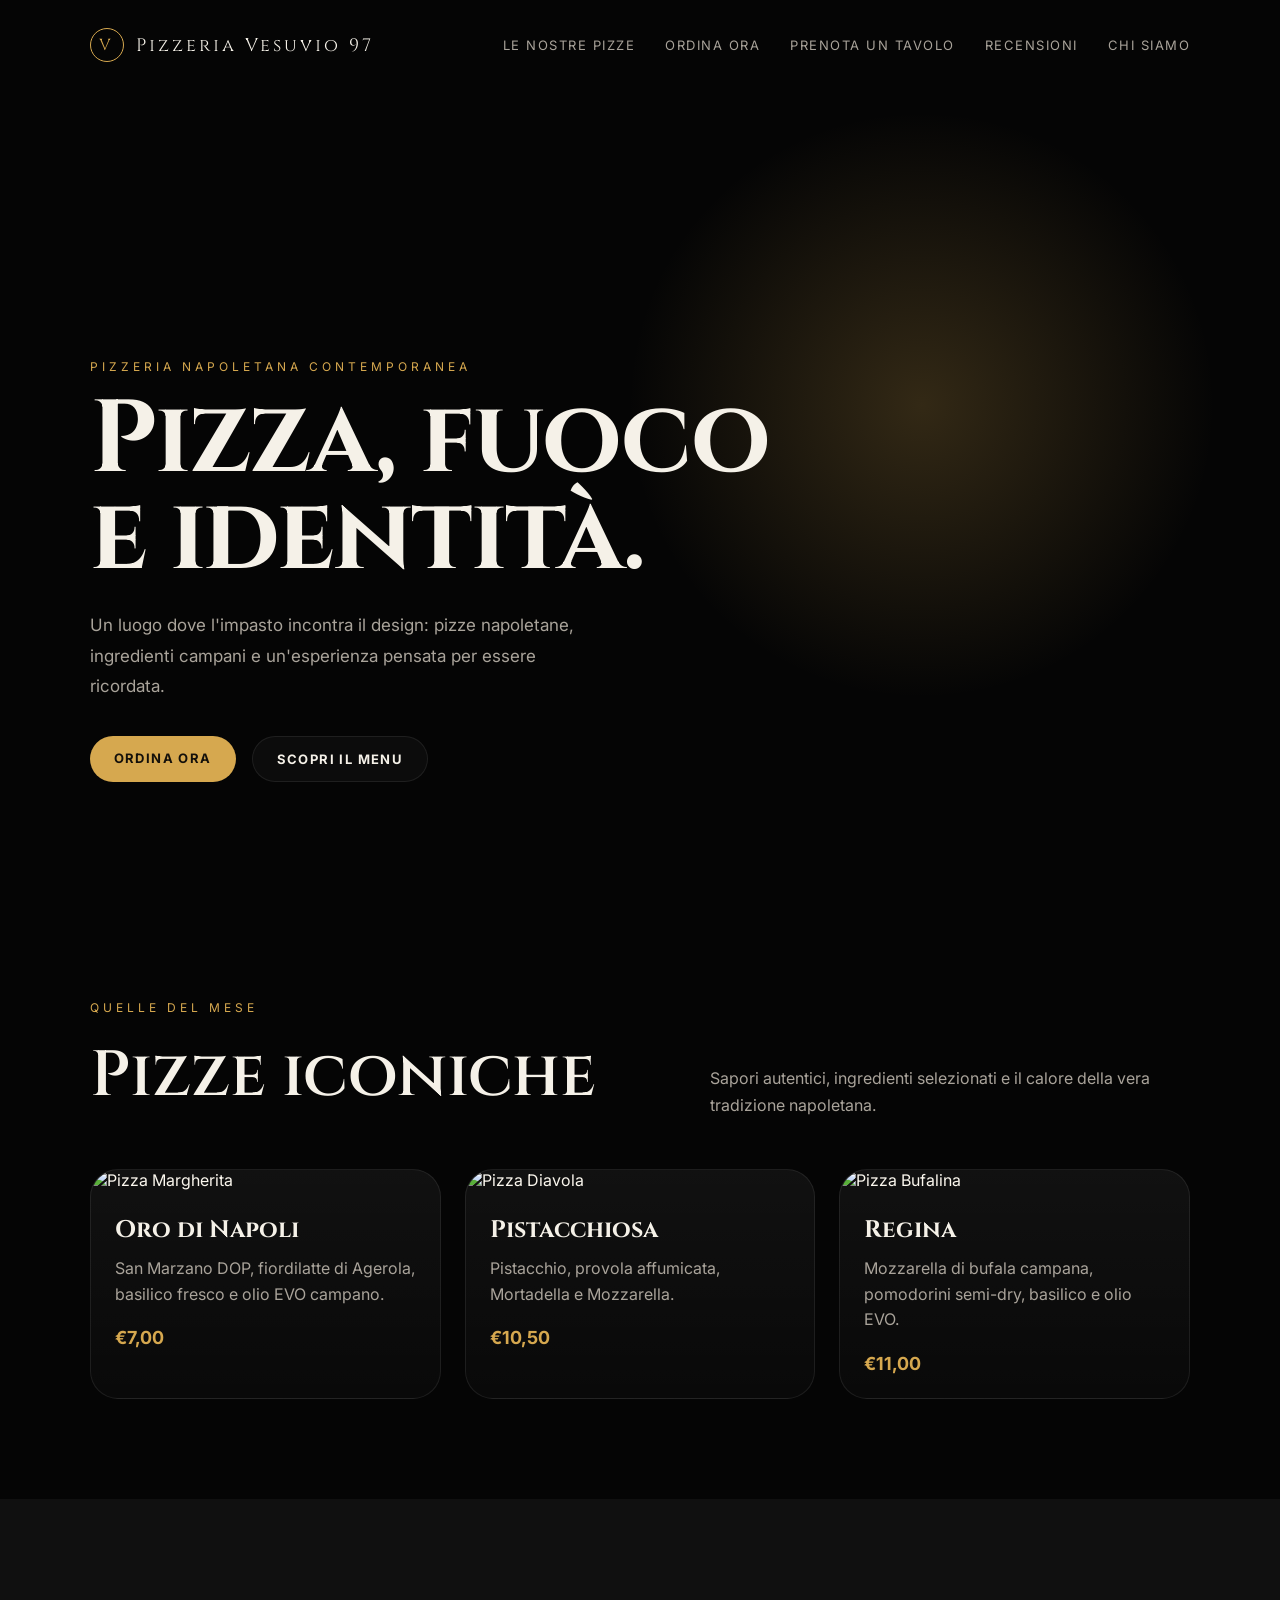
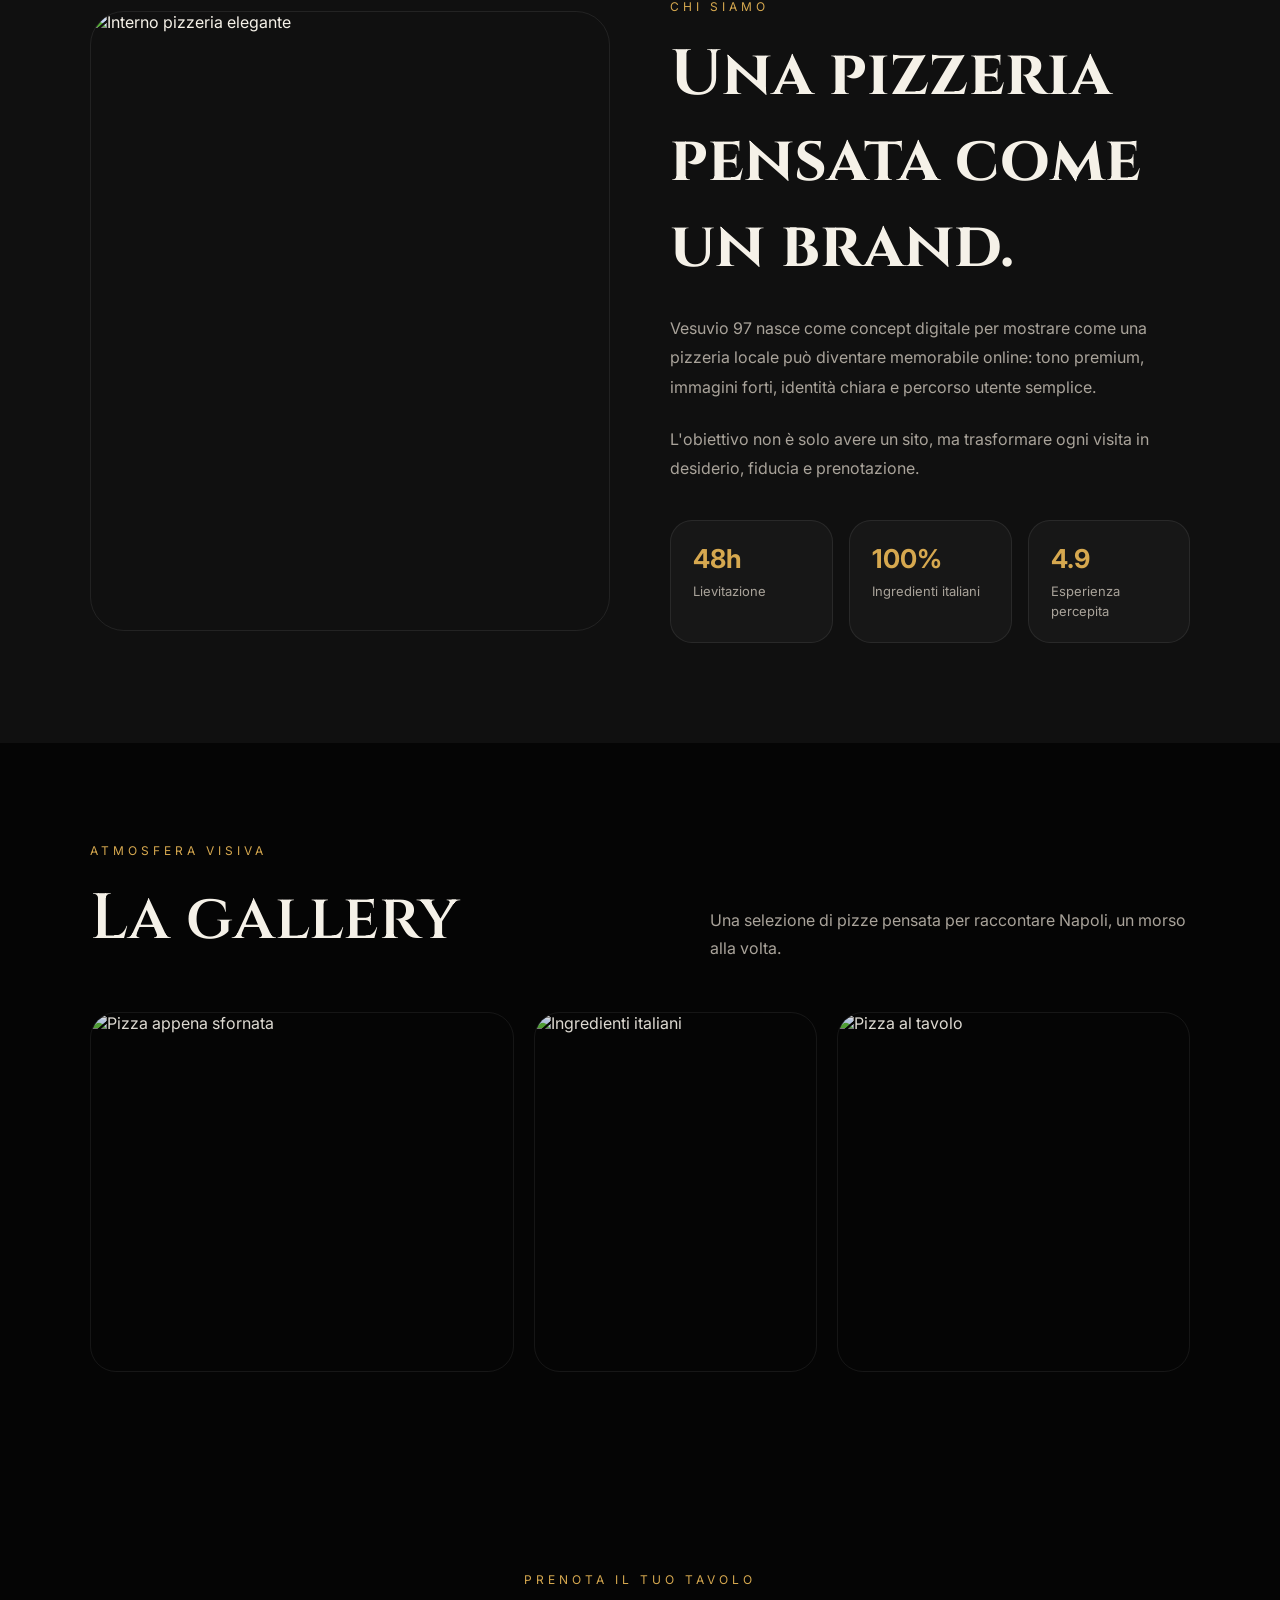
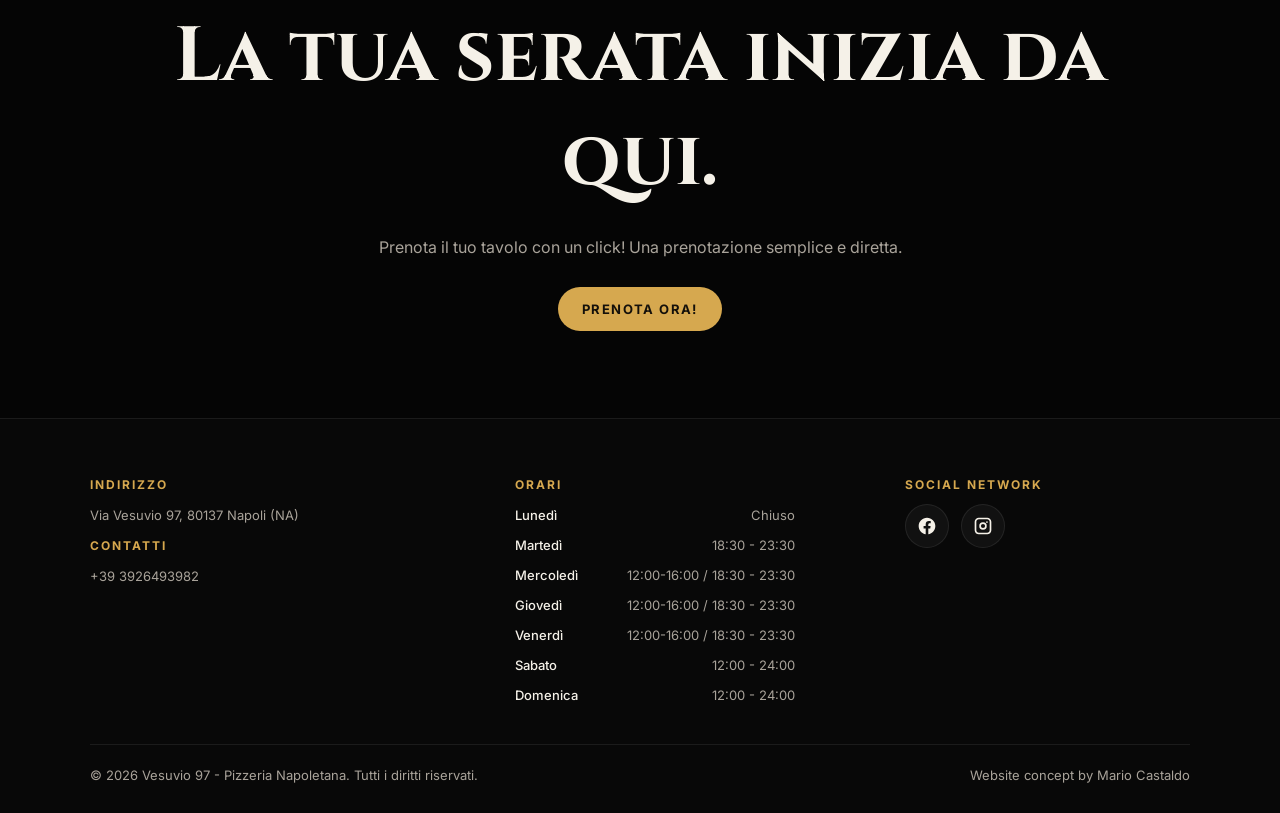
==== commit 874222ec: "Add files via upload" ====
--- a/index.html
+++ b/index.html
@@ -612,13 +612,20 @@
       <div class="footer-block">
         <span class="footer-title">Indirizzo</span>
         <p class="footer-address">Via Vesuvio 97, 80137 Napoli (NA)</p>
+        <span class="footer-title">Contatti</span>
+        <p class="footer-address">+39 3926493982</p>
       </div>
 
       <div class="footer-block">
         <span class="footer-title">Orari</span>
         <ul class="footer-hours">
           <li><strong>Luned&igrave;</strong><span>Chiuso</span></li>
-          <li><strong>Marted&igrave; - Domenica</strong><span>18:30 - 23:30</span></li>
+          <li><strong>Marted&igrave;</strong><span>18:30 - 23:30</span></li>
+          <li><strong>Mercoled&igrave;</strong><span>12:00-16:00 / 18:30 - 23:30</span></li>
+          <li><strong>Gioved&igrave;</strong><span>12:00-16:00 / 18:30 - 23:30</span></li>
+          <li><strong>Venerd&igrave;</strong><span>12:00-16:00 / 18:30 - 23:30</span></li>
+          <li><strong>Sabato</strong><span>12:00 - 24:00</span></li>
+          <li><strong>Domenica</strong><span>12:00 - 24:00</span></li>
         </ul>
       </div>
 
@@ -630,7 +637,7 @@
               <path d="M22 12.06C22 6.5 17.52 2 12 2S2 6.5 2 12.06c0 5.02 3.66 9.18 8.44 9.94v-7.03H7.9v-2.91h2.54V9.84c0-2.52 1.5-3.91 3.78-3.91 1.1 0 2.24.2 2.24.2v2.48h-1.26c-1.24 0-1.63.78-1.63 1.57v1.88h2.78l-.44 2.91h-2.34V22C18.34 21.24 22 17.08 22 12.06z"></path>
             </svg>
           </a>
-          <a class="social-link" href="https://www.instagram.com/" target="_blank" rel="noopener" aria-label="Instagram Vesuvio 97">
+          <a class="social-link" href="https://www.instagram.com/mario_castaldo97/" target="_blank" rel="noopener" aria-label="Instagram Vesuvio 97">
             <svg viewBox="0 0 24 24" aria-hidden="true" focusable="false">
               <path d="M7 2h10c2.76 0 5 2.24 5 5v10c0 2.76-2.24 5-5 5H7c-2.76 0-5-2.24-5-5V7c0-2.76 2.24-5 5-5zm0 2c-1.66 0-3 1.34-3 3v10c0 1.66 1.34 3 3 3h10c1.66 0 3-1.34 3-3V7c0-1.66-1.34-3-3-3H7zm5 3.5A4.5 4.5 0 1 1 7.5 12 4.5 4.5 0 0 1 12 7.5zm0 2A2.5 2.5 0 1 0 14.5 12 2.5 2.5 0 0 0 12 9.5zm4.75-3.25a1 1 0 1 1-1 1 1 1 0 0 1 1-1z"></path>
             </svg>
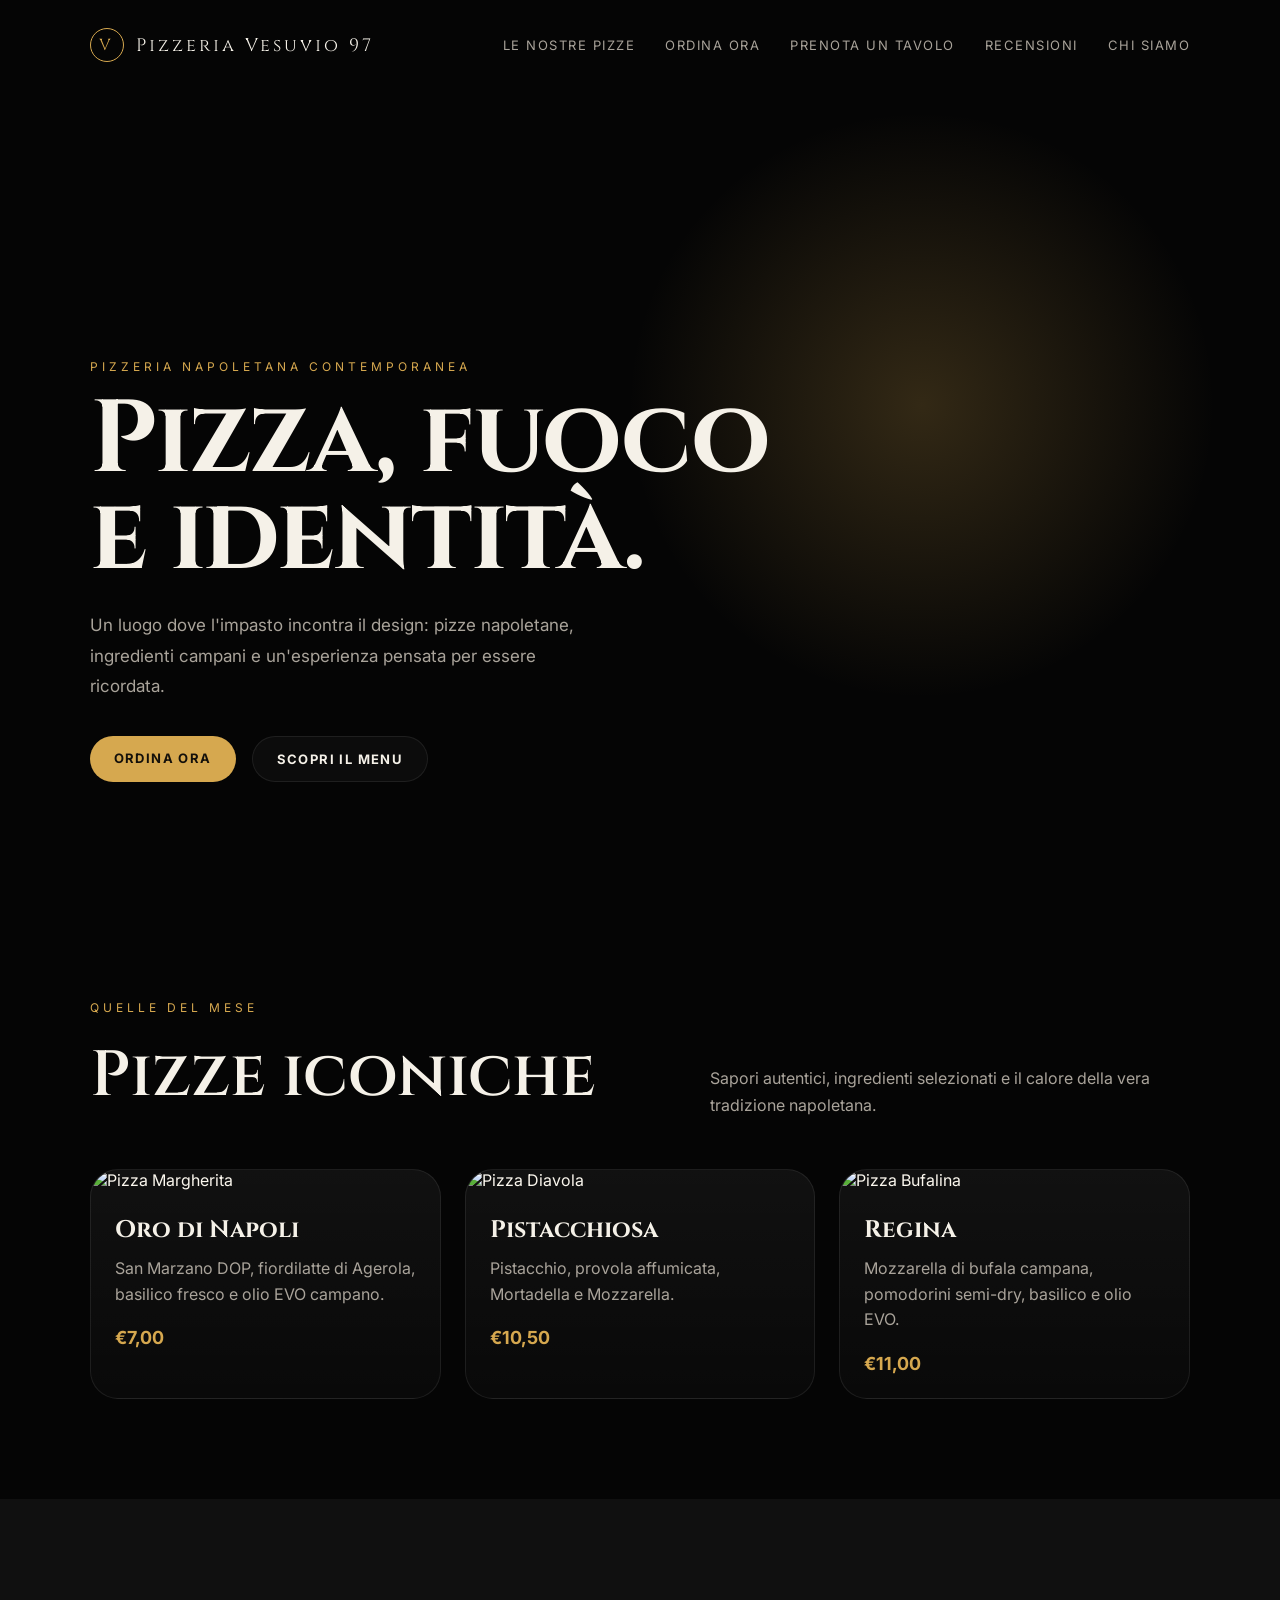
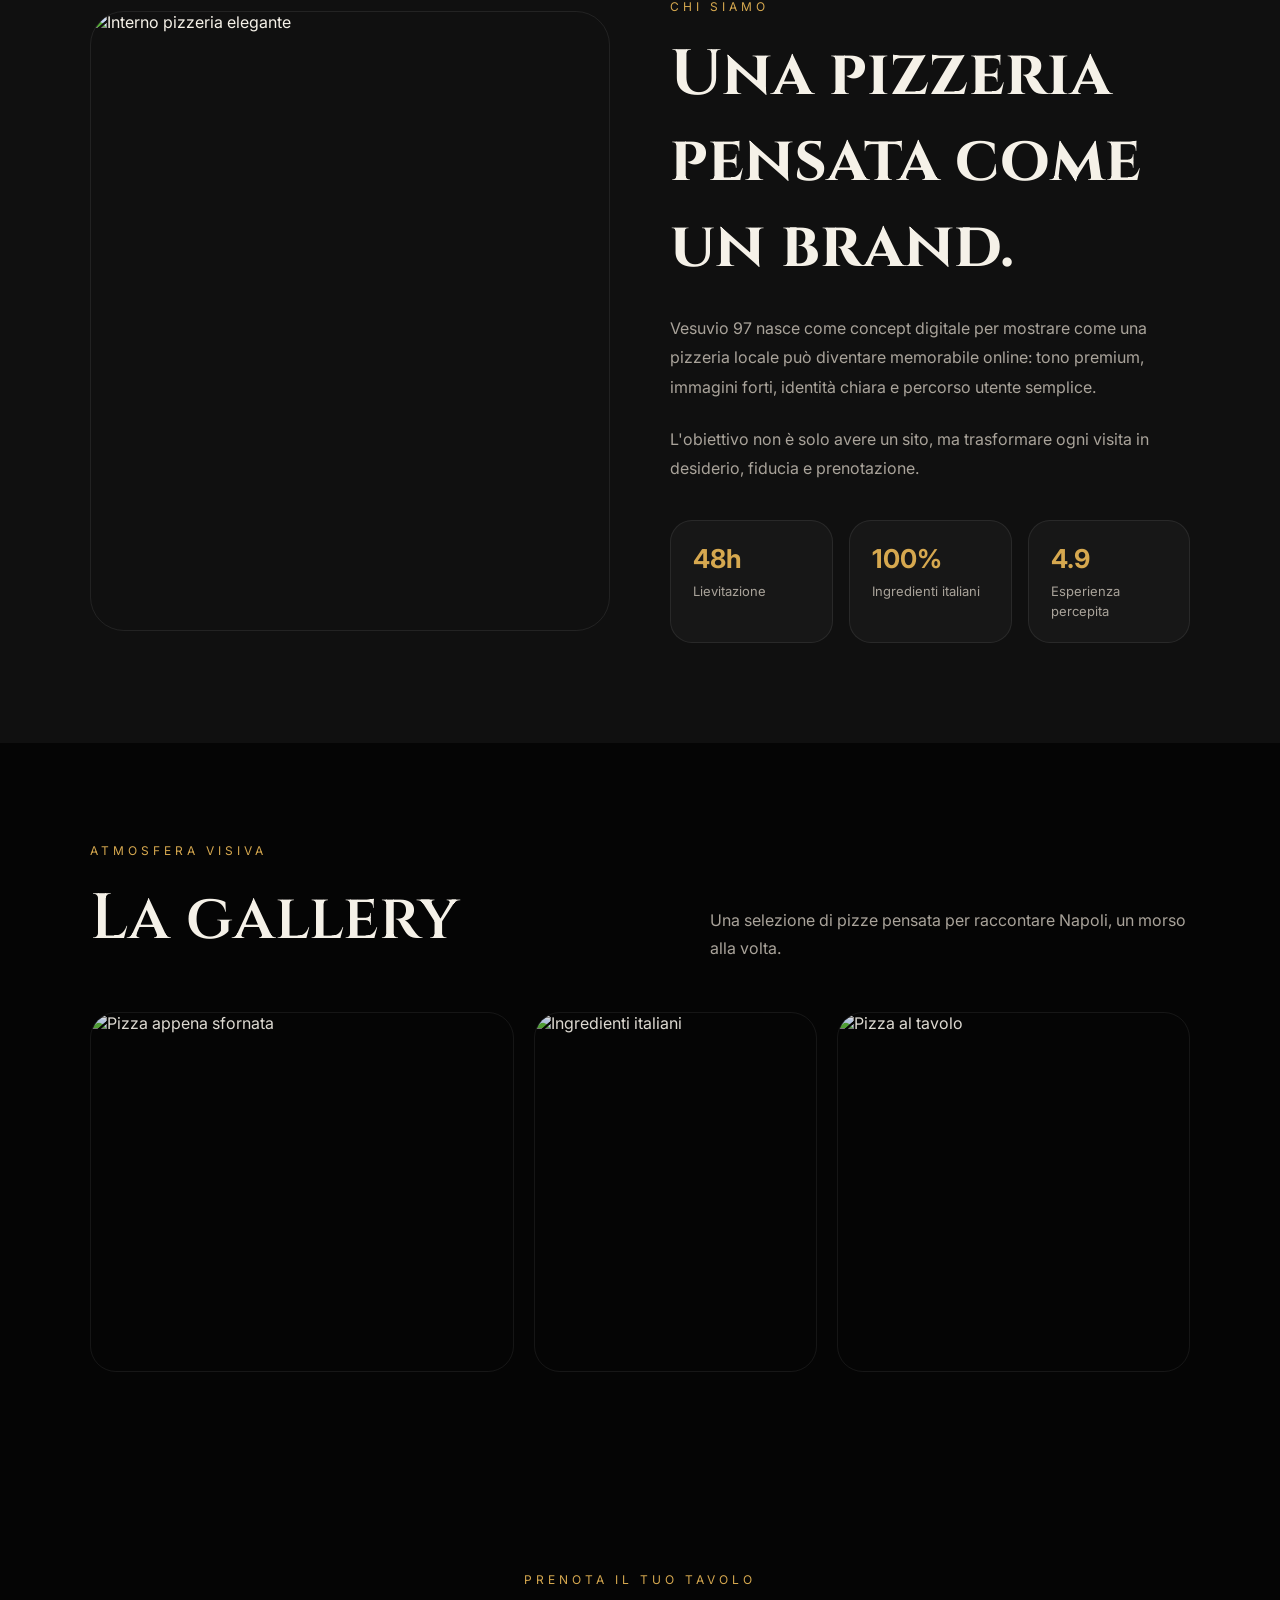
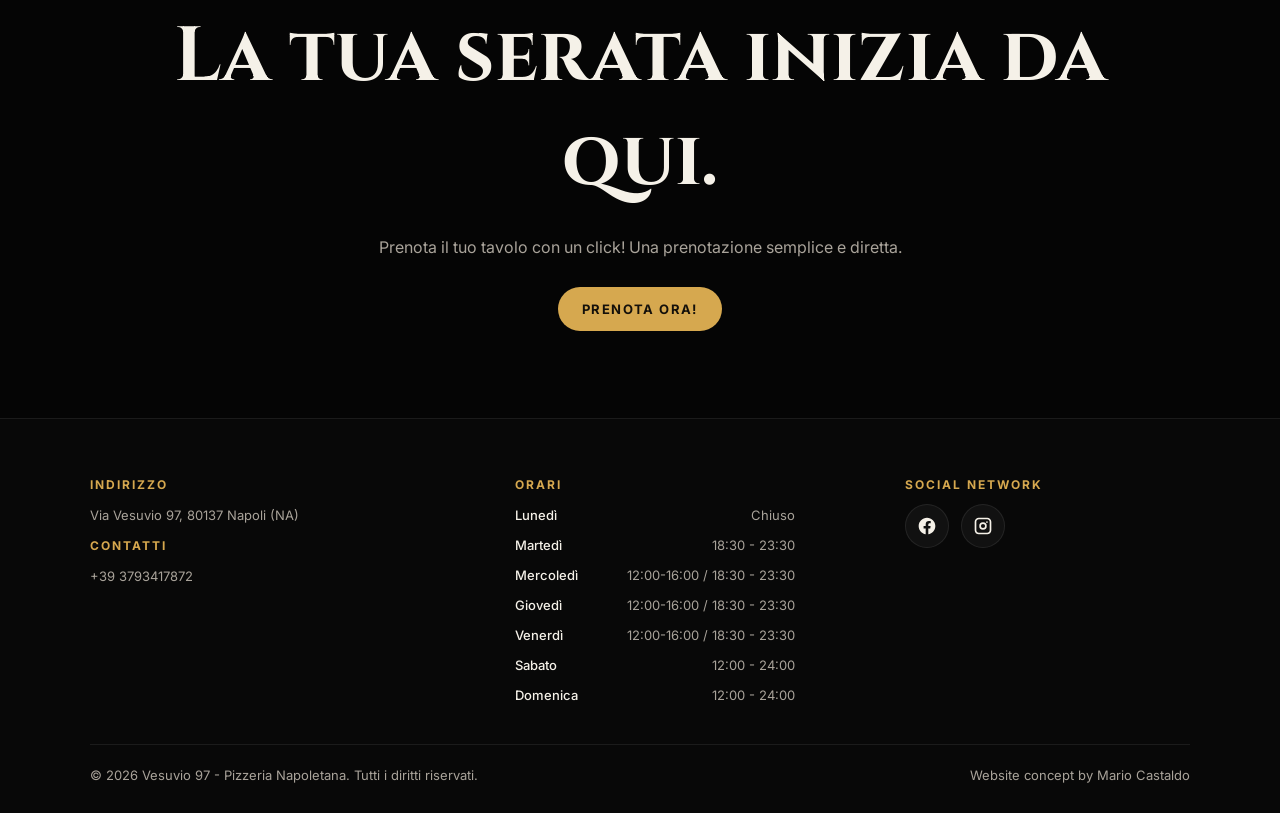
==== commit 972dcbfd: "Update index.html" ====
--- a/index.html
+++ b/index.html
@@ -613,7 +613,7 @@
         <span class="footer-title">Indirizzo</span>
         <p class="footer-address">Via Vesuvio 97, 80137 Napoli (NA)</p>
         <span class="footer-title">Contatti</span>
-        <p class="footer-address">+39 3926493982</p>
+        <p class="footer-address">+39 3793417872</p>
       </div>
 
       <div class="footer-block">
